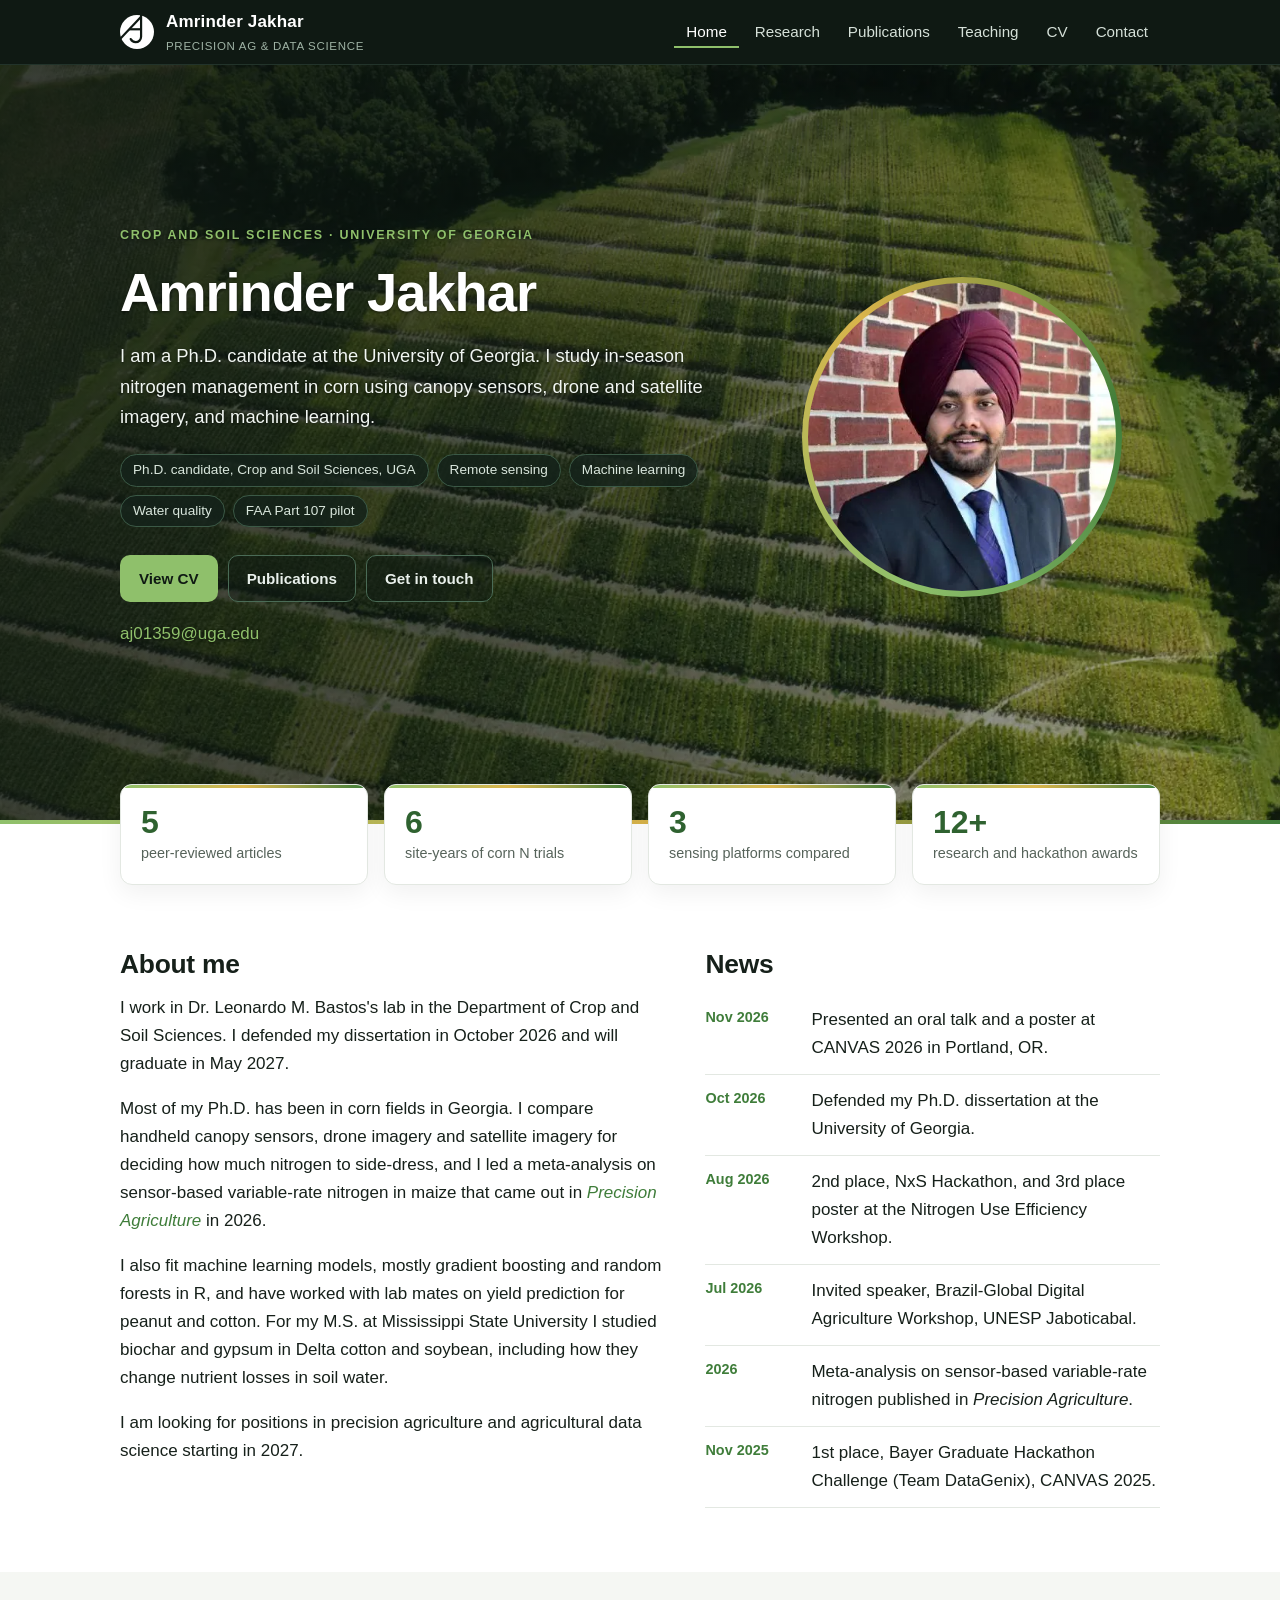
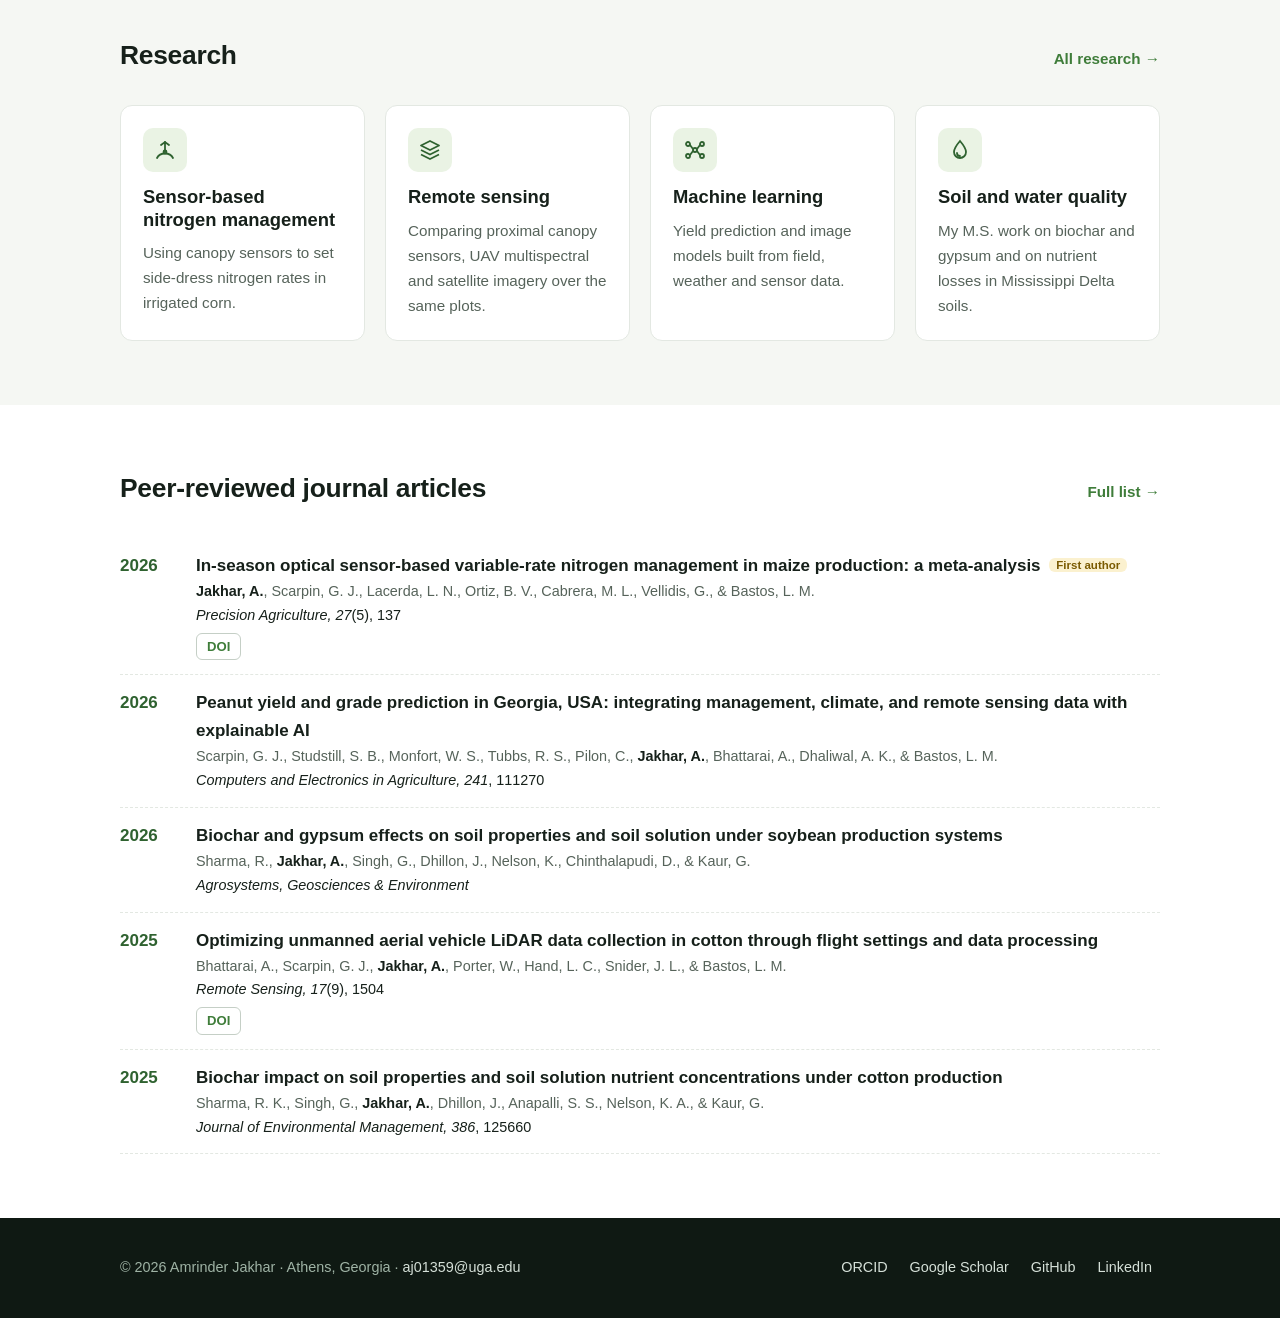
==== index.html @ 1ce77864 "Remove template-looking labels and icons, plainer page intros Co-Authored-By: Claude Fable 5.2 <nore" ====
<!doctype html>
<html lang="en">
<head>
<meta charset="utf-8">
<meta name="viewport" content="width=device-width,initial-scale=1">
<title>Amrinder Jakhar | Precision Agriculture &amp; Data Science</title>
<meta name="description" content="Amrinder Jakhar is a Ph.D. candidate at the University of Georgia working on precision agriculture, remote sensing, machine learning and water quality.">
<link rel="canonical" href="https://amrinderjakhar.com/">
<meta property="og:type" content="profile"><meta property="profile:first_name" content="Amrinder"><meta property="profile:last_name" content="Jakhar"><meta property="og:site_name" content="Amrinder Jakhar"><meta property="og:locale" content="en_US">
<meta property="og:title" content="Amrinder Jakhar | Precision Agriculture &amp; Data Science"><meta property="og:description" content="Amrinder Jakhar is a Ph.D. candidate at the University of Georgia working on precision agriculture, remote sensing, machine learning and water quality."><meta property="og:url" content="https://amrinderjakhar.com/">
<meta property="og:image" content="https://amrinderjakhar.com/assets/icons/social-preview.png"><meta property="og:image:type" content="image/png"><meta property="og:image:width" content="1200"><meta property="og:image:height" content="630"><meta property="og:image:alt" content="Amrinder Jakhar, precision agriculture and data science. AJ monogram on a dark background.">
<meta name="twitter:card" content="summary_large_image"><meta name="twitter:title" content="Amrinder Jakhar | Precision Agriculture &amp; Data Science"><meta name="twitter:description" content="Amrinder Jakhar is a Ph.D. candidate at the University of Georgia working on precision agriculture, remote sensing, machine learning and water quality."><meta name="twitter:image" content="https://amrinderjakhar.com/assets/icons/social-preview.png"><meta name="twitter:image:alt" content="Amrinder Jakhar, precision agriculture and data science. AJ monogram on a dark background.">
<link rel="icon" href="assets/icons/favicon.ico" sizes="any"><link rel="icon" href="assets/icons/favicon.svg" type="image/svg+xml">
<link rel="apple-touch-icon" href="assets/icons/apple-touch-icon.png">
<meta name="theme-color" content="#0f1913">
<link rel="stylesheet" href="assets/css/style.css">
<noscript><style>.burger{display:none}.nav .wrap{height:auto;flex-wrap:wrap;padding-top:8px;padding-bottom:8px}.menu{display:flex;flex-direction:row;flex-wrap:wrap;position:static;padding:0;box-shadow:none}.menu a{border-bottom:0;padding:8px 10px}.nav{position:static}</style></noscript>
<script type="application/ld+json">{"@context":"https://schema.org","@graph":[{"@type":"WebSite","@id":"https://amrinderjakhar.com/#website","url":"https://amrinderjakhar.com/","name":"Amrinder Jakhar","inLanguage":"en","publisher":{"@id":"https://amrinderjakhar.com/#person"}},{"@type":"ProfilePage","@id":"https://amrinderjakhar.com/#profile","url":"https://amrinderjakhar.com/","isPartOf":{"@id":"https://amrinderjakhar.com/#website"},"mainEntity":{"@type":"Person","@id":"https://amrinderjakhar.com/#person","name":"Amrinder Jakhar","url":"https://amrinderjakhar.com/","image":"https://amrinderjakhar.com/assets/img/amrinder-jakhar.jpg","email":"aj01359@uga.edu","jobTitle":"Ph.D. Candidate, Crop and Soil Sciences","description":"Agronomist and applied data scientist working on precision agriculture, remote sensing, machine learning and water quality.","affiliation":{"@type":"CollegeOrUniversity","name":"University of Georgia","url":"https://www.uga.edu"},"alumniOf":[{"@type":"CollegeOrUniversity","name":"Mississippi State University"},{"@type":"CollegeOrUniversity","name":"Punjab Agricultural University"}],"hasCredential":[{"@type":"EducationalOccupationalCredential","credentialCategory":"degree","name":"M.S., Agronomy","recognizedBy":{"@type":"CollegeOrUniversity","name":"Mississippi State University"}},{"@type":"EducationalOccupationalCredential","credentialCategory":"degree","name":"B.Sc. (Hons.), Agriculture","recognizedBy":{"@type":"CollegeOrUniversity","name":"Punjab Agricultural University"}}],"award":["Outstanding Graduate Student Award, International Society of Precision Agriculture, 2024","1st Place, Bayer Graduate Hackathon Challenge, CANVAS 2025","1st Place, Graduate Poster Competition, 16th International Conference on Precision Agriculture, 2024"],"knowsAbout":["Precision agriculture","Remote sensing","Machine learning","Nitrogen management","Water quality","Agricultural data science"],"sameAs":["https://orcid.org/0009-0001-9110-8118","https://scholar.google.com/citations?user=-YphPCoAAAAJ","https://github.com/AmrinderJakhar98","https://www.linkedin.com/in/amrinder-jakhar-272b331a4/"],"address":{"@type":"PostalAddress","addressLocality":"Athens","addressRegion":"GA","addressCountry":"US"}}}]}</script>
</head>
<body>
<a class="skip" href="#main">Skip to content</a>
<header class="nav"><div class="wrap">
<a class="brand" href="index.html"><svg viewBox="0 0 100 100" aria-hidden="true" focusable="false"><mask id="aj-cut"><rect width="100" height="100" fill="#fff"/><g stroke="#000" fill="none" stroke-width="6.5"><path d="M62 -4V64a16 16 0 0 1-16 16a16 16 0 0 1-14.5-9.2" stroke-linecap="round"/><path d="M62 5L-2 73"/><path d="M27 42H62"/></g></mask><circle fill="currentColor" cx="50" cy="50" r="50" mask="url(#aj-cut)"/></svg><span>Amrinder Jakhar<small>Precision Ag &amp; Data Science</small></span></a>
<button class="burger" type="button" aria-label="Menu" aria-expanded="false" aria-controls="menu"><span aria-hidden="true">&#9776;</span></button>
<nav aria-label="Main"><ul class="menu" id="menu"><li><a href="index.html" aria-current="page">Home</a></li><li><a href="research.html">Research</a></li><li><a href="publications.html">Publications</a></li><li><a href="teaching.html">Teaching</a></li><li><a href="cv.html">CV</a></li><li><a href="contact.html">Contact</a></li></ul></nav>
</div></header>
<main id="main" tabindex="-1">
<p class="printhead">Amrinder Jakhar &middot; Ph.D. candidate, Crop and Soil Sciences, University of Georgia &middot; aj01359@uga.edu &middot; amrinderjakhar.com</p>

<section class="hero"><picture><source media="(max-width:820px)" srcset="assets/img/field-whole-tall.webp"><img class="bg" src="assets/img/field-whole-900.webp" srcset="assets/img/field-whole-900.webp 900w, assets/img/field-whole-1600.webp 1600w" sizes="100vw" alt="" width="1600" height="900" decoding="async"></picture>
<div class="wrap">
 <div>
  <div class="eyebrow">Crop and Soil Sciences &middot; University of Georgia</div>
  <h1>Amrinder Jakhar</h1>
  <p class="lead">I am a Ph.D. candidate at the University of Georgia. I study in-season nitrogen management in corn using canopy sensors, drone and satellite imagery, and machine learning.</p>
  <ul class="tags"><li>Ph.D. candidate, Crop and Soil Sciences, UGA</li><li>Remote sensing</li><li>Machine learning</li><li>Water quality</li><li>FAA Part 107 pilot</li></ul>
  <div class="btns"><a class="btn btn-primary" href="cv.html">View CV</a><a class="btn btn-ghost" href="publications.html">Publications</a><a class="btn btn-ghost" href="contact.html">Get in touch</a></div>
  <p class="mail"><a href="mailto:aj01359@uga.edu">aj01359@uga.edu</a></p>
 </div>
 <div class="portrait"><picture><source srcset="assets/img/amrinder-jakhar.webp" type="image/webp"><img src="assets/img/amrinder-jakhar.jpg" alt="Portrait of Amrinder Jakhar" width="320" height="320" fetchpriority="high"></picture></div>
</div></section>

<div class="wrap"><ul class="stats" aria-label="At a glance">
 <li class="stat reveal"><b>5</b><span>peer-reviewed articles</span></li>
 <li class="stat reveal"><b>6</b><span>site-years of corn N trials</span></li>
 <li class="stat reveal"><b>3</b><span>sensing platforms compared</span></li>
 <li class="stat reveal"><b>12+</b><span>research and hackathon awards</span></li>
</ul></div>

<section><div class="wrap two">
 <div>
  <h2>About me</h2>
  <p>I work in Dr. Leonardo M. Bastos's lab in the Department of Crop and Soil Sciences. I defended my dissertation in October 2026 and will graduate in May 2027.</p>
  <p>Most of my Ph.D. has been in corn fields in Georgia. I compare handheld canopy sensors, drone imagery and satellite imagery for deciding how much nitrogen to side-dress, and I led a meta-analysis on sensor-based variable-rate nitrogen in maize that came out in <a href="https://doi.org/10.1007/s11119-026-10447-1"><i>Precision Agriculture</i></a> in 2026.</p>
  <p>I also fit machine learning models, mostly gradient boosting and random forests in R, and have worked with lab mates on yield prediction for peanut and cotton. For my M.S. at Mississippi State University I studied biochar and gypsum in Delta cotton and soybean, including how they change nutrient losses in soil water.</p>
  <p>I am looking for positions in precision agriculture and agricultural data science starting in 2027.</p>
 </div>
 <div>
  <h2>News</h2>
  <ul class="news"><li><time datetime="2026-11">Nov 2026</time><span>Presented an oral talk and a poster at CANVAS 2026 in Portland, OR.</span></li><li><time datetime="2026-10">Oct 2026</time><span>Defended my Ph.D. dissertation at the University of Georgia.</span></li><li><time datetime="2026-08">Aug 2026</time><span>2nd place, NxS Hackathon, and 3rd place poster at the Nitrogen Use Efficiency Workshop.</span></li><li><time datetime="2026-07">Jul 2026</time><span>Invited speaker, Brazil-Global Digital Agriculture Workshop, UNESP Jaboticabal.</span></li><li><time datetime="2026">2026</time><span>Meta-analysis on sensor-based variable-rate nitrogen published in <i>Precision Agriculture</i>.</span></li><li><time datetime="2025-11">Nov 2025</time><span>1st place, Bayer Graduate Hackathon Challenge (Team DataGenix), CANVAS 2025.</span></li></ul>
 </div>
</div></section>

<section class="alt"><div class="wrap">
 <div class="sec-head"><h2>Research</h2><a href="research.html">All research <span aria-hidden="true">&rarr;</span></a></div>
 <div class="grid g4"><a class="card reveal" href="research.html#theme-1"><div class="icon"><svg aria-hidden="true" focusable="false" viewBox="0 0 24 24" fill="none" stroke="currentColor" stroke-width="1.8" stroke-linecap="round"><path d="M4 20c3-6 13-6 16 0"/><path d="M12 14V4"/><path d="M8 7l4-3 4 3"/><circle cx="12" cy="14" r="1.5"/></svg></div><h3>Sensor-based nitrogen management</h3><p>Using canopy sensors to set side-dress nitrogen rates in irrigated corn.</p></a><a class="card reveal" href="research.html#theme-2"><div class="icon"><svg aria-hidden="true" focusable="false" viewBox="0 0 24 24" fill="none" stroke="currentColor" stroke-width="1.8" stroke-linejoin="round"><path d="M12 3l9 4.5-9 4.5-9-4.5z"/><path d="M3 12l9 4.5 9-4.5"/><path d="M3 16.5L12 21l9-4.5"/></svg></div><h3>Remote sensing</h3><p>Comparing proximal canopy sensors, UAV multispectral and satellite imagery over the same plots.</p></a><a class="card reveal" href="research.html#theme-3"><div class="icon"><svg aria-hidden="true" focusable="false" viewBox="0 0 24 24" fill="none" stroke="currentColor" stroke-width="1.8" stroke-linecap="round"><circle cx="5" cy="6" r="2"/><circle cx="5" cy="18" r="2"/><circle cx="12" cy="12" r="2"/><circle cx="19" cy="6" r="2"/><circle cx="19" cy="18" r="2"/><path d="M7 7l3 4M7 17l3-4M14 11l3-4M14 13l3 4"/></svg></div><h3>Machine learning</h3><p>Yield prediction and image models built from field, weather and sensor data.</p></a><a class="card reveal" href="research.html#theme-4"><div class="icon"><svg aria-hidden="true" focusable="false" viewBox="0 0 24 24" fill="none" stroke="currentColor" stroke-width="1.8" stroke-linecap="round"><path d="M12 3s6 7 6 11a6 6 0 0 1-12 0c0-4 6-11 6-11z"/><path d="M9 15a3 3 0 0 0 3 3"/></svg></div><h3>Soil and water quality</h3><p>My M.S. work on biochar and gypsum and on nutrient losses in Mississippi Delta soils.</p></a></div>
</div></section>

<section><div class="wrap">
 <div class="sec-head"><h2>Peer-reviewed journal articles</h2><a href="publications.html">Full list <span aria-hidden="true">&rarr;</span></a></div>
 <ul class="plist"><li class="pub" data-tags="sensing nitrogen"><div class="yr">2026</div><div><div class="t">In-season optical sensor-based variable-rate nitrogen management in maize production: a meta-analysis <span class="badge">First author</span></div><div class="a"><b>Jakhar, A.</b>, Scarpin, G. J., Lacerda, L. N., Ortiz, B. V., Cabrera, M. L., Vellidis, G., &amp; Bastos, L. M.</div><div class="v"><i>Precision Agriculture, 27</i>(5), 137</div><div class="links"><a href="https://doi.org/10.1007/s11119-026-10447-1" aria-label="DOI for In-season optical sensor-based variable-rate nitrogen management in maize production: a meta-analysis">DOI</a></div></div></li><li class="pub" data-tags="ml sensing"><div class="yr">2026</div><div><div class="t">Peanut yield and grade prediction in Georgia, USA: integrating management, climate, and remote sensing data with explainable AI</div><div class="a">Scarpin, G. J., Studstill, S. B., Monfort, W. S., Tubbs, R. S., Pilon, C., <b>Jakhar, A.</b>, Bhattarai, A., Dhaliwal, A. K., &amp; Bastos, L. M.</div><div class="v"><i>Computers and Electronics in Agriculture, 241</i>, 111270</div></div></li><li class="pub" data-tags="water"><div class="yr">2026</div><div><div class="t">Biochar and gypsum effects on soil properties and soil solution under soybean production systems</div><div class="a">Sharma, R., <b>Jakhar, A.</b>, Singh, G., Dhillon, J., Nelson, K., Chinthalapudi, D., &amp; Kaur, G.</div><div class="v"><i>Agrosystems, Geosciences &amp; Environment</i></div></div></li><li class="pub" data-tags="sensing"><div class="yr">2025</div><div><div class="t">Optimizing unmanned aerial vehicle LiDAR data collection in cotton through flight settings and data processing</div><div class="a">Bhattarai, A., Scarpin, G. J., <b>Jakhar, A.</b>, Porter, W., Hand, L. C., Snider, J. L., &amp; Bastos, L. M.</div><div class="v"><i>Remote Sensing, 17</i>(9), 1504</div><div class="links"><a href="https://doi.org/10.3390/rs17091504" aria-label="DOI for Optimizing unmanned aerial vehicle LiDAR data collection in cotton through flight settings and data processing">DOI</a></div></div></li><li class="pub" data-tags="water"><div class="yr">2025</div><div><div class="t">Biochar impact on soil properties and soil solution nutrient concentrations under cotton production</div><div class="a">Sharma, R. K., Singh, G., <b>Jakhar, A.</b>, Dhillon, J., Anapalli, S. S., Nelson, K. A., &amp; Kaur, G.</div><div class="v"><i>Journal of Environmental Management, 386</i>, 125660</div></div></li></ul>
</div></section>

</main>
<footer><div class="wrap">
<span>&copy; <span id="yr">2026</span> Amrinder Jakhar &middot; Athens, Georgia &middot; <a href="mailto:aj01359@uga.edu">aj01359@uga.edu</a></span>
<nav class="social" aria-label="Profiles"><a href="https://orcid.org/0009-0001-9110-8118">ORCID</a> <a href="https://scholar.google.com/citations?user=-YphPCoAAAAJ">Google Scholar</a> <a href="https://github.com/AmrinderJakhar98">GitHub</a> <a href="https://www.linkedin.com/in/amrinder-jakhar-272b331a4/">LinkedIn</a></nav>
</div></footer>
<script src="assets/js/site.js" defer></script>
</body>
</html>
---- assets/css/style.css ----
/* amrinderjakhar.com — hand-written, no framework */
:root{
  --ink:#16201a; --muted:#56635a; --line:#e3e8e2; --bg:#ffffff; --soft:#f5f7f3; --tint:#eaf3e4;
  --nav:#0f1913; --nav-2:#16251c; --green:#3f7d3a; --green-d:#2f6230; --leaf:#8fc06b; --wheat:#d9b44a;
  --max:1080px; --r:12px;
  --sans:-apple-system,BlinkMacSystemFont,"Segoe UI",Roboto,"Helvetica Neue",Arial,sans-serif;
  --serif:Georgia,"Times New Roman",serif;
  --bar:linear-gradient(90deg,var(--leaf),var(--wheat),var(--green));
}
*{box-sizing:border-box}
html{scroll-behavior:smooth;scroll-padding-top:80px}
body{margin:0;font:106.25%/1.65 var(--sans);color:var(--ink);background:var(--bg);-webkit-font-smoothing:antialiased;
  display:flex;flex-direction:column;min-height:100vh;min-height:100dvh}
main{flex:1 0 auto}
main:focus{outline:none}
a{color:var(--green);text-decoration:none}
a:hover{text-decoration:underline}
img{max-width:100%;display:block}
.wrap{max-width:var(--max);margin:0 auto;padding:0 20px}
h1,h2,h3{line-height:1.2;margin:0 0 .5em;text-wrap:balance;overflow-wrap:anywhere}
h2{font-size:1.65rem;letter-spacing:-.01em}
h3{font-size:1.15rem}
p{margin:0 0 1em}
.sr-only{position:absolute;width:1px;height:1px;margin:-1px;padding:0;overflow:hidden;clip:rect(0 0 0 0);white-space:nowrap;border:0}
.printhead{display:none}
.skip{position:absolute;left:-999px}
.skip:focus{left:10px;top:10px;background:var(--leaf);color:var(--nav);font-weight:600;padding:10px 16px;border-radius:10px;z-index:99;outline:3px solid #fff;outline-offset:2px}
:focus-visible{outline:3px solid var(--green);outline-offset:3px;border-radius:4px}
.nav :focus-visible,.hero :focus-visible,.phead :focus-visible,footer :focus-visible{outline-color:var(--leaf)}
.btn:focus-visible{border-radius:10px}
.hero .btn-primary:focus-visible{outline-color:#fff}
.filters button:focus-visible{outline-offset:2px;border-radius:999px}

/* ---------- nav ---------- */
.nav{background:var(--nav);color:#fff;position:sticky;top:0;z-index:50;border-bottom:1px solid #22332a}
.nav .wrap{display:flex;align-items:center;justify-content:space-between;min-height:64px}
.brand{display:flex;align-items:center;gap:12px;color:#fff;font-weight:600;letter-spacing:.01em}
.brand:hover{text-decoration:none}
.brand svg{width:34px;height:34px;color:#fff;flex:none}
.brand small{display:block;font-weight:400;font-size:.72rem;color:#9fb3a5;letter-spacing:.06em;text-transform:uppercase}
.menu{display:flex;gap:4px;list-style:none;margin:0;padding:0}
.menu a{color:#d5e0d8;padding:8px 12px;font-size:.95rem}
.menu a:hover{color:#fff;text-decoration:none;box-shadow:inset 0 -2px 0 #33503d}
.menu a[aria-current=page],.menu a[aria-current=page]:hover{color:#fff;box-shadow:inset 0 -2px 0 var(--leaf)}
.burger{display:none;background:none;border:0;color:#fff;font-size:1.6rem;cursor:pointer;min-width:44px;min-height:44px}
@media (max-width:820px){
  .burger{display:block}
  .menu{display:none;position:absolute;top:100%;left:0;right:0;background:var(--nav);flex-direction:column;gap:0;padding:4px 20px 12px;box-shadow:0 14px 24px rgba(15,25,19,.25)}
  .menu.open{display:flex}
  .menu a{display:block;padding:12px 4px;border-bottom:1px solid #22332a}
  .menu li:last-child a{border-bottom:0}
  .menu a:hover,.menu a[aria-current=page],.menu a[aria-current=page]:hover{box-shadow:inset 3px 0 0 var(--leaf);padding-left:14px}
}
@media (max-height:480px) and (orientation:landscape){.nav{position:relative}}

/* ---------- hero ---------- */
.hero,.phead{background:var(--nav);color:#e9f0eb;position:relative;overflow:hidden}
.hero .bg{position:absolute;inset:0;width:100%;height:100%;object-fit:cover}
/* dark green wash over the field photo so text stays readable */
.hero::before{content:"";position:absolute;inset:0;z-index:1;
  background:linear-gradient(90deg,rgba(12,22,16,.8) 0%,rgba(12,22,16,.66) 50%,rgba(12,22,16,.3) 100%)}
.hero .wrap{position:relative;z-index:2;display:grid;grid-template-columns:1.5fr 1fr;gap:48px;align-items:center;padding-top:96px;padding-bottom:112px;text-shadow:0 1px 3px rgba(0,0,0,.55)}
.hero .btn,.hero .tags li{text-shadow:none}
.eyebrow{color:var(--leaf);text-transform:uppercase;letter-spacing:.14em;font-size:.78rem;font-weight:600;margin-bottom:14px}
.hero h1{font-size:clamp(2.2rem,5vw,3.4rem);color:#fff;letter-spacing:-.02em;margin-bottom:.3em}
.hero .lead{font-size:1.15rem;color:#f1f6f2;max-width:36em;text-wrap:pretty}
.tags{display:flex;flex-wrap:wrap;gap:8px;margin:22px 0 28px;padding:0;list-style:none}
.tags li{border:1px solid #3b5946;background:rgba(20,35,26,.85);color:#d9e6dc;border-radius:999px;padding:4px 12px;font-size:.85rem}
.btns{display:flex;flex-wrap:wrap;gap:10px}
.btn{display:inline-flex;align-items:center;gap:8px;padding:10px 18px;border-radius:10px;font-weight:600;font-size:.95rem;border:1px solid transparent;transition:transform .15s,background .15s}
.btn:hover{text-decoration:none;transform:translateY(-1px)}
.btn-primary{background:var(--leaf);color:var(--nav)}
.btn-ghost{border-color:#4a6b56;color:#e9f0eb;background:rgba(15,25,19,.45)}
.btn-ghost:hover{background:var(--nav-2)}
.btn-dark{background:var(--nav);color:#fff}
.btn-dark:hover{background:var(--green-d)}
.mail{margin:18px 0 0;color:#c8d6cc}
.mail a,.phead a{color:var(--leaf)}
.portrait{justify-self:center;width:min(320px,100%);aspect-ratio:1;border-radius:50%;padding:6px;
  background:conic-gradient(from 200deg,var(--leaf),var(--wheat),var(--green),var(--leaf))}
.portrait img{width:100%;height:100%;border-radius:50%;object-fit:cover;background:#1b2d22}
.portrait picture{display:block;width:100%;height:100%}
@media (max-width:820px){
  .hero::before{background:linear-gradient(180deg,rgba(12,22,16,.45) 0%,rgba(12,22,16,.68) 34%,rgba(12,22,16,.72) 100%)}
  .hero .wrap{grid-template-columns:1fr;padding-top:44px;padding-bottom:64px}.portrait{width:200px;order:-1}}
@media (max-width:640px){.hero .eyebrow{letter-spacing:.08em;font-size:.72rem}}
@media (max-height:480px) and (orientation:landscape){.hero .wrap{padding-top:36px;padding-bottom:60px}.portrait{width:220px}}

/* ---------- page header (inner pages) ---------- */
.phead{color:#fff;background:linear-gradient(90deg,rgba(12,22,16,.85),rgba(12,22,16,.5)),var(--nav) url(../img/field-whole-900.webp) center/cover}
.phead::after,.hero::after{content:"";position:absolute;inset:auto 0 0 0;height:4px;z-index:1;background:var(--bar)}
.phead .wrap{position:relative;padding-top:48px;padding-bottom:44px}
.phead h1{font-size:clamp(1.9rem,4vw,2.6rem);margin:0}
.phead p{color:#c8d6cc;margin:.5em 0 0;max-width:42em;text-wrap:pretty}

/* ---------- sections ---------- */
section{padding:64px 0}
section.alt{background:var(--soft)}
.sec-head{display:flex;justify-content:space-between;align-items:baseline;gap:16px;margin-bottom:24px;flex-wrap:wrap}
.sec-head h2{margin:0}
.sec-head a{font-weight:600;font-size:.95rem;display:inline-block;padding:10px 0}
.kicker{color:var(--green);text-transform:uppercase;letter-spacing:.12em;font-size:.75rem;font-weight:700;margin-bottom:6px}
.meta{color:var(--muted)}

.stats{display:grid;grid-template-columns:repeat(4,1fr);gap:16px;margin:-40px 0 0;padding:0;list-style:none;position:relative;z-index:3}
.stat{background:#fff;border:1px solid var(--line);border-radius:var(--r);padding:20px;box-shadow:0 8px 24px rgba(15,25,19,.06);position:relative;overflow:hidden}
.stat::before{content:"";position:absolute;inset:0 0 auto 0;height:3px;background:var(--bar)}
.stat b{display:block;font-size:2rem;color:var(--green-d);line-height:1.1}
.stat span{display:block;overflow-wrap:anywhere;color:var(--muted);font-size:.9rem;line-height:1.35;margin-top:4px}
@media (max-width:900px){.stats{grid-template-columns:repeat(2,1fr)}}

.grid{display:grid;gap:20px}
.g3{grid-template-columns:repeat(3,1fr)} .g4{grid-template-columns:repeat(4,1fr)}
@media (max-width:900px){.g3,.g4{grid-template-columns:repeat(2,1fr)}}
@media (max-width:640px){.g3,.g4{grid-template-columns:1fr}}
.card{background:#fff;border:1px solid var(--line);border-radius:var(--r);padding:22px}
.card p{color:var(--muted);font-size:.95rem;margin:0}
a.card{display:block;color:inherit;transition:border-color .2s,box-shadow .2s,transform .2s}
a.card:hover{text-decoration:none;border-color:#cfdccb;box-shadow:0 10px 28px rgba(15,25,19,.08);transform:translateY(-2px)}
a.card:hover h3{color:var(--green-d)}
.icon{width:44px;height:44px;border-radius:10px;display:grid;place-items:center;background:var(--tint);color:var(--green-d);margin-bottom:14px;flex:none}
.icon svg{width:24px;height:24px}

.two{display:grid;grid-template-columns:1.2fr 1fr;gap:40px}
@media (max-width:820px){.two{grid-template-columns:1fr}}

/* news / timeline */
.news{list-style:none;margin:0;padding:0}
.news li{display:grid;grid-template-columns:90px 1fr;gap:16px;padding:12px 0;border-bottom:1px solid var(--line)}
.news time{color:var(--green);font-weight:600;font-size:.9rem}
.tl{list-style:none;margin:0;padding:0;border-left:2px solid var(--line)}
.tl li{position:relative;padding:0 0 22px 22px}
.tl li::before{content:"";position:absolute;left:-7px;top:6px;width:12px;height:12px;border-radius:50%;background:#fff;border:3px solid var(--green)}
.tl .when{color:var(--muted);font-size:.9rem}
.tl h3{margin:0 0 2px;font-size:1.05rem}
.tl p{margin:0;color:var(--muted);font-size:.95rem}

/* research themes */
.theme{display:grid;grid-template-columns:1fr;gap:22px;padding:30px 0;border-bottom:1px solid var(--line)}
.theme:last-child{border-bottom:0}
.theme .num{font:700 2.4rem/1 var(--serif);color:#78926f}
.theme>div:last-child{max-width:46rem}
.theme ul{margin:.6em 0 0;padding-left:1.1em;color:var(--muted)}
.theme li{margin-bottom:.3em}
.theme .pills{list-style:none;margin:0;padding:0;display:flex;flex-wrap:wrap}
.theme .pill{font-size:.75rem;font-weight:600;background:var(--tint);color:var(--green-d);border-radius:999px;padding:2px 10px;margin:0 6px 6px 0}
@media (max-width:640px){.theme{grid-template-columns:1fr;gap:4px;padding:24px 0}.theme .num{font-size:1.5rem}}

/* field photos */
.photos{display:grid;grid-template-columns:repeat(3,1fr);gap:16px;margin:0 0 40px;padding:0;list-style:none}
.photos img{width:100%;height:auto;aspect-ratio:4/3;object-fit:cover;border-radius:var(--r);background:var(--tint)}
@media (max-width:640px){.photos{grid-template-columns:1fr 1fr;gap:10px;margin-bottom:28px}.photos li:first-child{grid-column:1/-1}.photos li:not(:first-child) img{aspect-ratio:1}}

/* publications */
.filters{display:flex;flex-wrap:wrap;gap:8px;margin-bottom:10px}
.filters button{font:inherit;font-size:.9rem;border:1px solid #c5cfc6;background:#fff;border-radius:999px;padding:9px 14px;cursor:pointer;color:var(--ink)}
.filters button:hover{border-color:#9fb3a5;background:var(--soft)}
.filters button.on,.filters button.on:hover{background:var(--nav);color:#fff;border-color:var(--nav)}
.count{color:var(--muted);font-size:.9rem;margin:0 0 8px;min-height:1.5em}
.plist{list-style:none;margin:0;padding:0}
.pub[hidden],.pgroup[hidden]{display:none}
.pubs h2{font-size:1.3rem;margin:36px 0 12px;padding-bottom:8px;border-bottom:2px solid var(--line)}
.n{font-weight:400;color:var(--muted);font-size:.85em}
.pub{display:grid;grid-template-columns:62px 1fr;gap:14px;padding:14px 0;border-bottom:1px dashed var(--line)}
.pub .yr{font-weight:700;color:var(--green-d)}
.pub .t{font-weight:600;text-wrap:pretty}
.pub .a{color:var(--muted);font-size:.9rem}
.pub .a b{color:var(--ink)}
.pub .v{font-size:.9rem}
.pub .links{margin-top:4px}
.pub .links a{display:inline-block;font-size:.82rem;font-weight:600;border:1px solid #c5cfc6;border-radius:6px;padding:2px 10px;margin-right:6px}
.pub .links a:hover{background:var(--tint);text-decoration:none}
.badge,.st{font-size:.72rem;font-weight:700;border-radius:6px;padding:1px 7px;white-space:nowrap}
.badge{color:#7a5a00;background:#fbf1cf;margin-left:4px;vertical-align:2px}
.st{color:var(--green-d);background:var(--tint);margin-left:4px}
@media (max-width:640px){.pub{grid-template-columns:1fr;gap:2px}}

/* cv */
.cvsec{margin-bottom:44px}
.cvsec h2{font-size:1.3rem;padding-bottom:8px;border-bottom:2px solid var(--line);margin-bottom:4px}
.row{display:grid;grid-template-columns:1fr auto;gap:4px 24px;padding:12px 0}
.row+.row{border-top:1px solid var(--line)}
.row .d{color:var(--muted);font-size:.9rem;white-space:nowrap}
.row .s{grid-column:1/-1;color:var(--muted);font-size:.9rem;max-width:52rem}
@media (max-width:640px){.row{grid-template-columns:1fr}.row .d{white-space:normal}}
.chips{display:flex;flex-wrap:wrap;gap:6px}
.cvsec .chips{margin-top:16px}
.chips span{background:var(--soft);border:1px solid var(--line);border-radius:8px;padding:3px 10px;font-size:.9rem}
.pub .yr,.news time,.tl .when,.row .d,.stat b,.theme .num{font-variant-numeric:tabular-nums}

/* contact */
.contact-list{list-style:none;padding:0;margin:0}
.contact-list li{display:flex;gap:14px;align-items:center;padding:14px 0;border-bottom:1px solid var(--line)}
.contact-list .icon{margin:0}
.contact-list li>div:not(.icon){min-width:0;overflow-wrap:anywhere}
@media (min-width:821px){.contact-list{display:grid;grid-template-columns:1fr 1fr;column-gap:48px}}

/* footer */
footer{background:var(--nav);color:#9fb3a5;font-size:.9rem;padding:28px 0;flex-shrink:0}
footer .wrap{display:flex;justify-content:space-between;gap:8px 20px;flex-wrap:wrap;align-items:center}
footer a{color:#d5e0d8}
.social{display:flex;flex-wrap:wrap;gap:0 6px}
.social a{white-space:nowrap;padding:10px 8px;display:inline-block}

/* scroll reveal: the "js" class is set by site.js, so nothing is hidden if the script does not run */
.js .reveal{opacity:0;translate:0 14px;transition:opacity .6s ease,translate .6s ease,transform .2s,border-color .2s,box-shadow .2s}
.js .reveal.in{opacity:1;translate:none}
@media (prefers-reduced-motion:reduce){
  html{scroll-behavior:auto}
  .js .reveal{opacity:1;translate:none;transition:none}
  .btn,a.card{transition:none}
  .btn:hover,a.card:hover{transform:none}
}

/* Windows high-contrast mode */
@media (forced-colors:active){
  .brand svg{color:CanvasText}
  .filters button.on{forced-color-adjust:none;background:Highlight;color:HighlightText;border-color:Highlight}
  .menu a[aria-current=page]{text-decoration:underline;text-decoration-thickness:2px;text-underline-offset:6px}
  .menu{border-bottom:1px solid CanvasText}
}

/* ---------- print (CV and publications as a clean document) ---------- */
@media print{
  @page{margin:16mm 15mm}
  *,*::before,*::after{background:none!important;color:#000!important;box-shadow:none!important}
  body{display:block;font:10.5pt/1.4 var(--serif)}
  .skip,.nav,.filters,.count,.hero .bg,.hero .portrait,.btn,.social,.photos,.mail,.eyebrow,.phead p,.stat::before,.hero::before,.hero::after,.phead::after{display:none!important}
  .js .reveal{opacity:1!important;translate:none!important;transition:none!important}
  .wrap{max-width:none;padding:0}
  .printhead{display:block;font:600 10pt/1.4 var(--sans);padding-bottom:6pt;margin:0 0 10pt;border-bottom:1.5pt solid #000}
  .phead,.hero{margin:0 0 6pt}
  .phead .wrap,.hero .wrap{display:block;padding:0}
  h1{font-size:18pt!important;margin:0 0 4pt}
  h2{font-size:13pt!important;margin:14pt 0 6pt;break-after:avoid}
  h3{font-size:11pt;break-after:avoid}
  section{padding:0!important}
  .stats{margin-top:8pt}
  .stat,.card{border:.5pt solid #999;padding:6pt}
  .cvsec{margin-bottom:10pt}
  .cvsec h2,.pubs h2{border-bottom:1pt solid #000}
  .row,.pub,.tl li,.theme,.card,.news li{break-inside:avoid}
  .row{padding:4pt 0}
  .row+.row{border-top:0}
  .pub{padding:5pt 0;border-bottom:.5pt solid #999;grid-template-columns:36pt 1fr}
  .pub .links a,.badge,.st,.chips span,.pill,.tags li{border:.5pt solid #666;border-radius:3pt;padding:0 4pt}
  .row .d{white-space:normal}
  .pub .a,.pub .v,.row .s,.row .d{font-size:9.5pt}
  main a[href^="http"]::after{content:" (" attr(href) ")";font-size:8pt;word-break:break-all}
  .pub .links a::after{content:""!important}
  .pub .links a{font-size:0;border:0;padding:0}
  .pub .links a::before{content:attr(href);font-size:8pt}
  footer{padding:8pt 0 0;margin-top:12pt;border-top:.5pt solid #999;font-size:9pt}
}
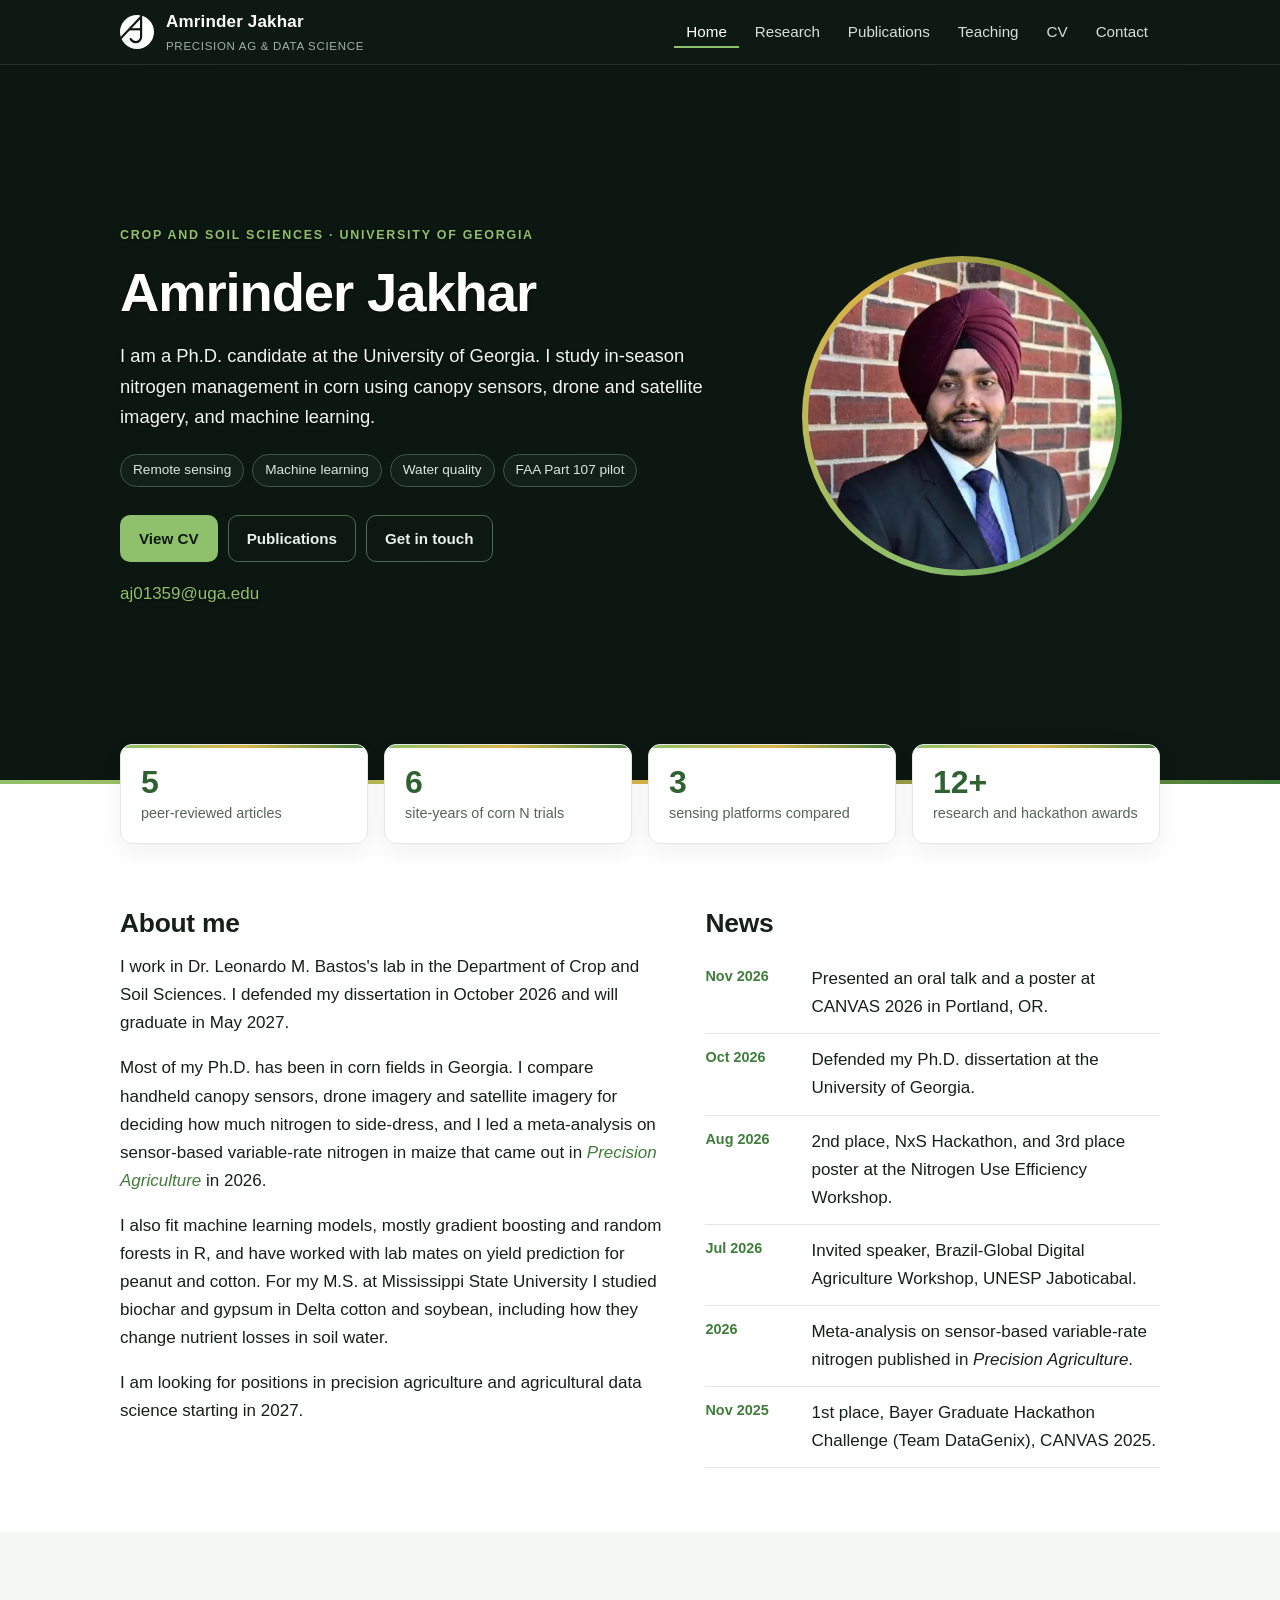
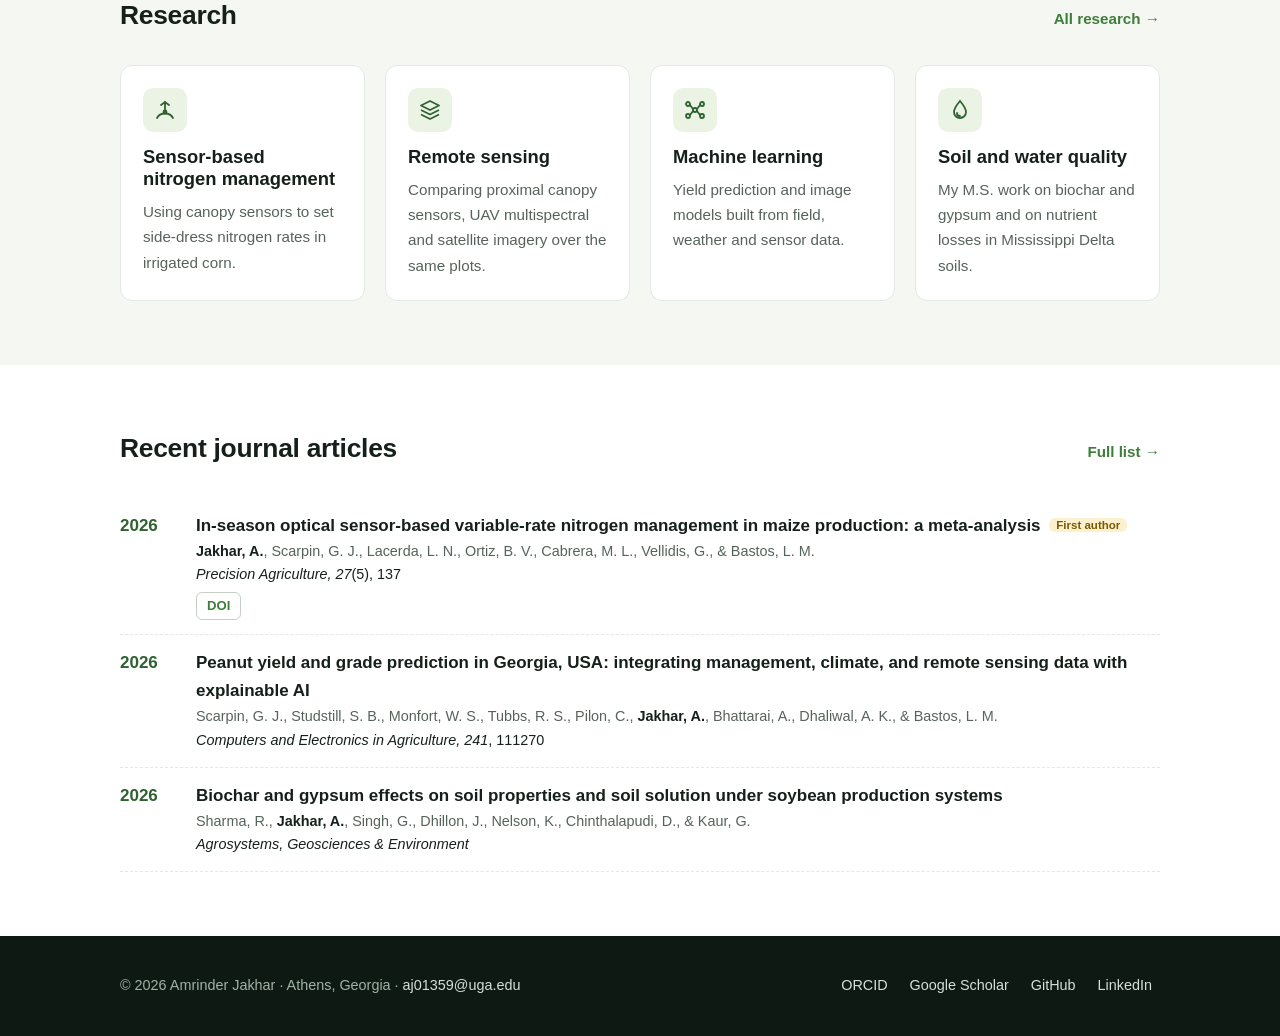
==== commit f5db47e3: "Trim hero tags and homepage papers; add publications and teaching to CV page Co-Authored-By: Claude " ====
--- a/index.html
+++ b/index.html
@@ -27,13 +27,13 @@
 <main id="main" tabindex="-1">
 <p class="printhead">Amrinder Jakhar &middot; Ph.D. candidate, Crop and Soil Sciences, University of Georgia &middot; aj01359@uga.edu &middot; amrinderjakhar.com</p>
 
-<section class="hero"><picture><source media="(max-width:820px)" srcset="assets/img/field-whole-tall.webp"><img class="bg" src="assets/img/field-whole-900.webp" srcset="assets/img/field-whole-900.webp 900w, assets/img/field-whole-1600.webp 1600w" sizes="100vw" alt="" width="1600" height="900" decoding="async"></picture>
+<section class="hero"><picture><source media="(max-width:820px)" srcset="assets/img/field-whole-phone.webp"><img class="bg" src="assets/img/field-whole-900.webp" srcset="assets/img/field-whole-900.webp 900w, assets/img/field-whole-1600.webp 1600w" sizes="100vw" alt="" width="1600" height="900" decoding="async"></picture>
 <div class="wrap">
  <div>
   <div class="eyebrow">Crop and Soil Sciences &middot; University of Georgia</div>
   <h1>Amrinder Jakhar</h1>
   <p class="lead">I am a Ph.D. candidate at the University of Georgia. I study in-season nitrogen management in corn using canopy sensors, drone and satellite imagery, and machine learning.</p>
-  <ul class="tags"><li>Ph.D. candidate, Crop and Soil Sciences, UGA</li><li>Remote sensing</li><li>Machine learning</li><li>Water quality</li><li>FAA Part 107 pilot</li></ul>
+  <ul class="tags"><li>Remote sensing</li><li>Machine learning</li><li>Water quality</li><li>FAA Part 107 pilot</li></ul>
   <div class="btns"><a class="btn btn-primary" href="cv.html">View CV</a><a class="btn btn-ghost" href="publications.html">Publications</a><a class="btn btn-ghost" href="contact.html">Get in touch</a></div>
   <p class="mail"><a href="mailto:aj01359@uga.edu">aj01359@uga.edu</a></p>
  </div>
@@ -67,8 +67,8 @@
 </div></section>
 
 <section><div class="wrap">
- <div class="sec-head"><h2>Peer-reviewed journal articles</h2><a href="publications.html">Full list <span aria-hidden="true">&rarr;</span></a></div>
- <ul class="plist"><li class="pub" data-tags="sensing nitrogen"><div class="yr">2026</div><div><div class="t">In-season optical sensor-based variable-rate nitrogen management in maize production: a meta-analysis <span class="badge">First author</span></div><div class="a"><b>Jakhar, A.</b>, Scarpin, G. J., Lacerda, L. N., Ortiz, B. V., Cabrera, M. L., Vellidis, G., &amp; Bastos, L. M.</div><div class="v"><i>Precision Agriculture, 27</i>(5), 137</div><div class="links"><a href="https://doi.org/10.1007/s11119-026-10447-1" aria-label="DOI for In-season optical sensor-based variable-rate nitrogen management in maize production: a meta-analysis">DOI</a></div></div></li><li class="pub" data-tags="ml sensing"><div class="yr">2026</div><div><div class="t">Peanut yield and grade prediction in Georgia, USA: integrating management, climate, and remote sensing data with explainable AI</div><div class="a">Scarpin, G. J., Studstill, S. B., Monfort, W. S., Tubbs, R. S., Pilon, C., <b>Jakhar, A.</b>, Bhattarai, A., Dhaliwal, A. K., &amp; Bastos, L. M.</div><div class="v"><i>Computers and Electronics in Agriculture, 241</i>, 111270</div></div></li><li class="pub" data-tags="water"><div class="yr">2026</div><div><div class="t">Biochar and gypsum effects on soil properties and soil solution under soybean production systems</div><div class="a">Sharma, R., <b>Jakhar, A.</b>, Singh, G., Dhillon, J., Nelson, K., Chinthalapudi, D., &amp; Kaur, G.</div><div class="v"><i>Agrosystems, Geosciences &amp; Environment</i></div></div></li><li class="pub" data-tags="sensing"><div class="yr">2025</div><div><div class="t">Optimizing unmanned aerial vehicle LiDAR data collection in cotton through flight settings and data processing</div><div class="a">Bhattarai, A., Scarpin, G. J., <b>Jakhar, A.</b>, Porter, W., Hand, L. C., Snider, J. L., &amp; Bastos, L. M.</div><div class="v"><i>Remote Sensing, 17</i>(9), 1504</div><div class="links"><a href="https://doi.org/10.3390/rs17091504" aria-label="DOI for Optimizing unmanned aerial vehicle LiDAR data collection in cotton through flight settings and data processing">DOI</a></div></div></li><li class="pub" data-tags="water"><div class="yr">2025</div><div><div class="t">Biochar impact on soil properties and soil solution nutrient concentrations under cotton production</div><div class="a">Sharma, R. K., Singh, G., <b>Jakhar, A.</b>, Dhillon, J., Anapalli, S. S., Nelson, K. A., &amp; Kaur, G.</div><div class="v"><i>Journal of Environmental Management, 386</i>, 125660</div></div></li></ul>
+ <div class="sec-head"><h2>Recent journal articles</h2><a href="publications.html">Full list <span aria-hidden="true">&rarr;</span></a></div>
+ <ul class="plist"><li class="pub" data-tags="sensing nitrogen"><div class="yr">2026</div><div><div class="t">In-season optical sensor-based variable-rate nitrogen management in maize production: a meta-analysis <span class="badge">First author</span></div><div class="a"><b>Jakhar, A.</b>, Scarpin, G. J., Lacerda, L. N., Ortiz, B. V., Cabrera, M. L., Vellidis, G., &amp; Bastos, L. M.</div><div class="v"><i>Precision Agriculture, 27</i>(5), 137</div><div class="links"><a href="https://doi.org/10.1007/s11119-026-10447-1" aria-label="DOI for In-season optical sensor-based variable-rate nitrogen management in maize production: a meta-analysis">DOI</a></div></div></li><li class="pub" data-tags="ml sensing"><div class="yr">2026</div><div><div class="t">Peanut yield and grade prediction in Georgia, USA: integrating management, climate, and remote sensing data with explainable AI</div><div class="a">Scarpin, G. J., Studstill, S. B., Monfort, W. S., Tubbs, R. S., Pilon, C., <b>Jakhar, A.</b>, Bhattarai, A., Dhaliwal, A. K., &amp; Bastos, L. M.</div><div class="v"><i>Computers and Electronics in Agriculture, 241</i>, 111270</div></div></li><li class="pub" data-tags="water"><div class="yr">2026</div><div><div class="t">Biochar and gypsum effects on soil properties and soil solution under soybean production systems</div><div class="a">Sharma, R., <b>Jakhar, A.</b>, Singh, G., Dhillon, J., Nelson, K., Chinthalapudi, D., &amp; Kaur, G.</div><div class="v"><i>Agrosystems, Geosciences &amp; Environment</i></div></div></li></ul>
 </div></section>
 
 </main>
--- a/assets/css/style.css
+++ b/assets/css/style.css
@@ -81,8 +81,10 @@
 .portrait img{width:100%;height:100%;border-radius:50%;object-fit:cover;background:#1b2d22}
 .portrait picture{display:block;width:100%;height:100%}
 @media (max-width:820px){
-  .hero::before{background:linear-gradient(180deg,rgba(12,22,16,.45) 0%,rgba(12,22,16,.68) 34%,rgba(12,22,16,.72) 100%)}
-  .hero .wrap{grid-template-columns:1fr;padding-top:44px;padding-bottom:64px}.portrait{width:200px;order:-1}}
+  /* phones: show the whole field as a banner at the top, fading into the dark background */
+  .hero .bg{height:auto;aspect-ratio:4/3;inset:0 0 auto 0}
+  .hero::before{background:linear-gradient(180deg,rgba(12,22,16,.15) 0,rgba(12,22,16,.3) 45vw,var(--nav) 75vw)}
+  .hero .wrap{grid-template-columns:1fr;gap:28px;padding-top:calc(75vw - 140px);padding-bottom:64px}.portrait{width:150px;order:-1;justify-self:start}}
 @media (max-width:640px){.hero .eyebrow{letter-spacing:.08em;font-size:.72rem}}
 @media (max-height:480px) and (orientation:landscape){.hero .wrap{padding-top:36px;padding-bottom:60px}.portrait{width:220px}}
 
@@ -184,7 +186,7 @@
 .row .s{grid-column:1/-1;color:var(--muted);font-size:.9rem;max-width:52rem}
 @media (max-width:640px){.row{grid-template-columns:1fr}.row .d{white-space:normal}}
 .chips{display:flex;flex-wrap:wrap;gap:6px}
-.cvsec .chips{margin-top:16px}
+.cvsec .chips,.cvsec>p{margin-top:16px}
 .chips span{background:var(--soft);border:1px solid var(--line);border-radius:8px;padding:3px 10px;font-size:.9rem}
 .pub .yr,.news time,.tl .when,.row .d,.stat b,.theme .num{font-variant-numeric:tabular-nums}
 
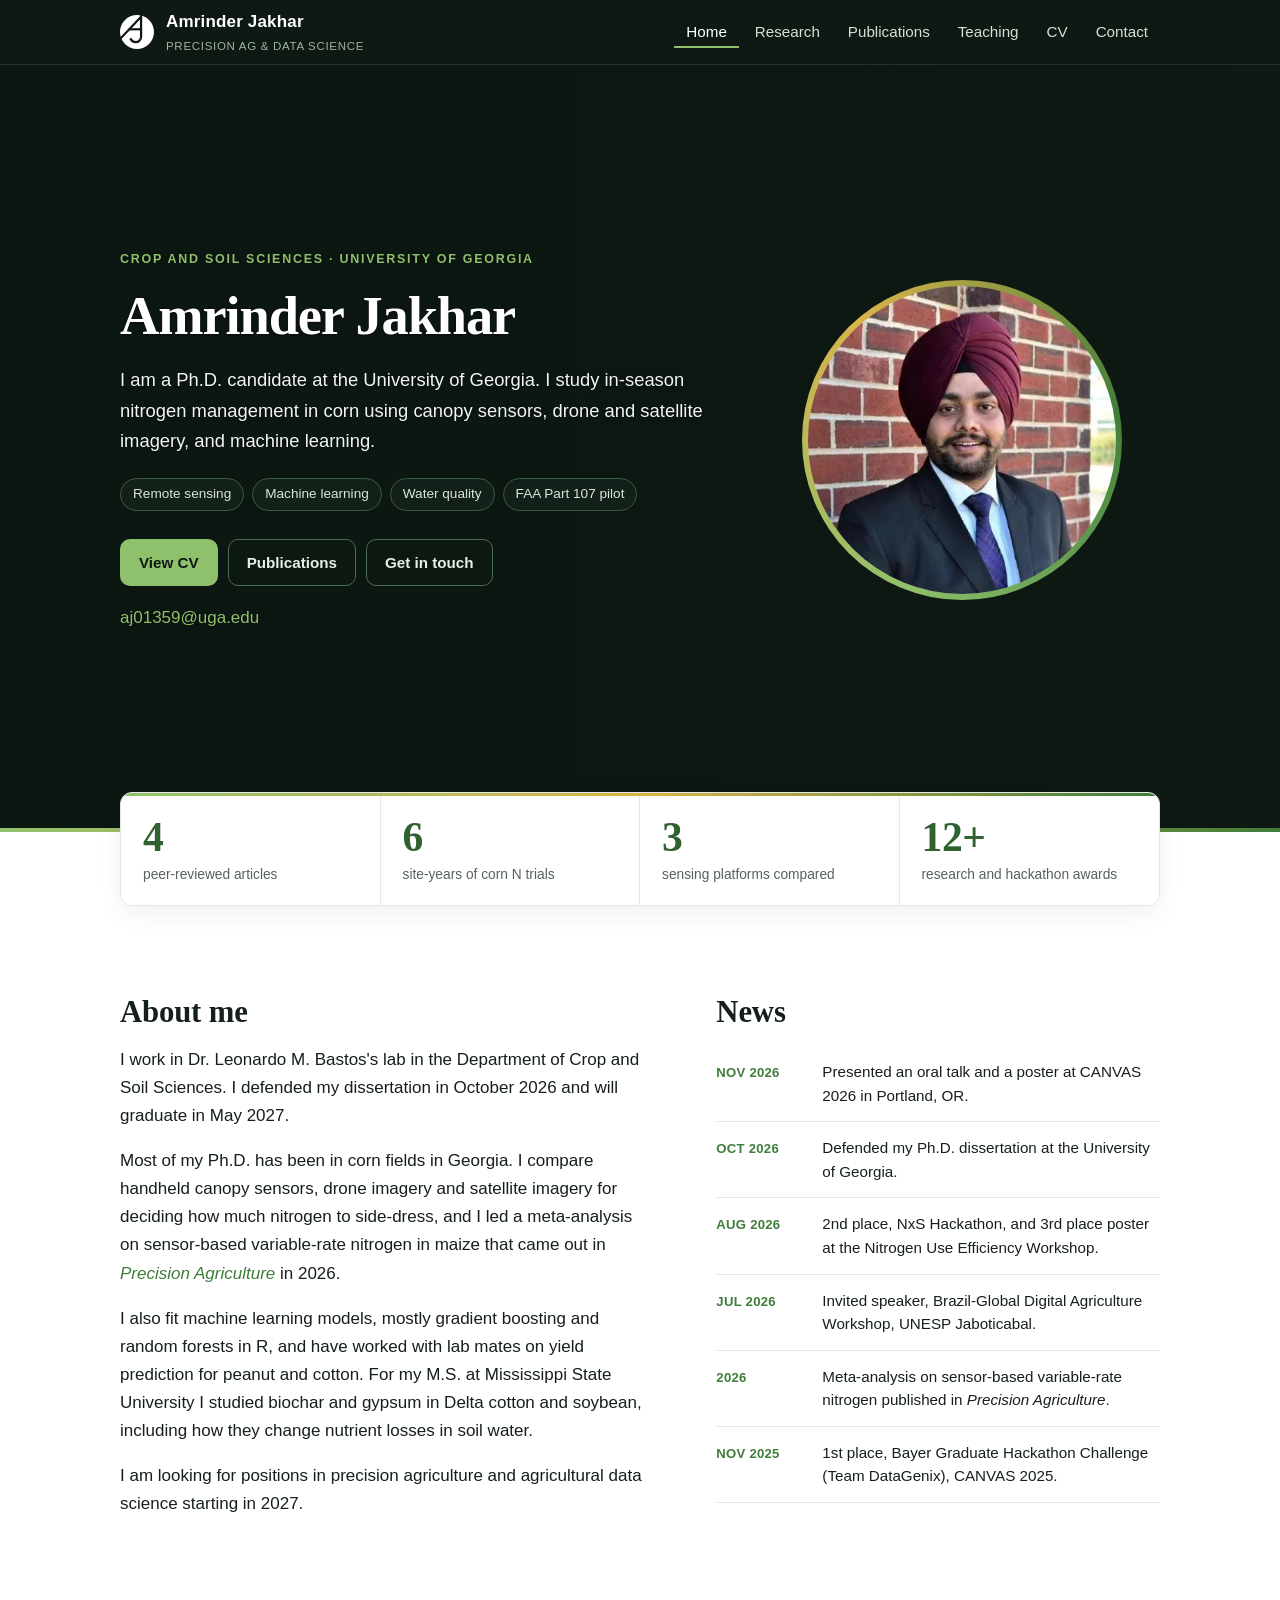
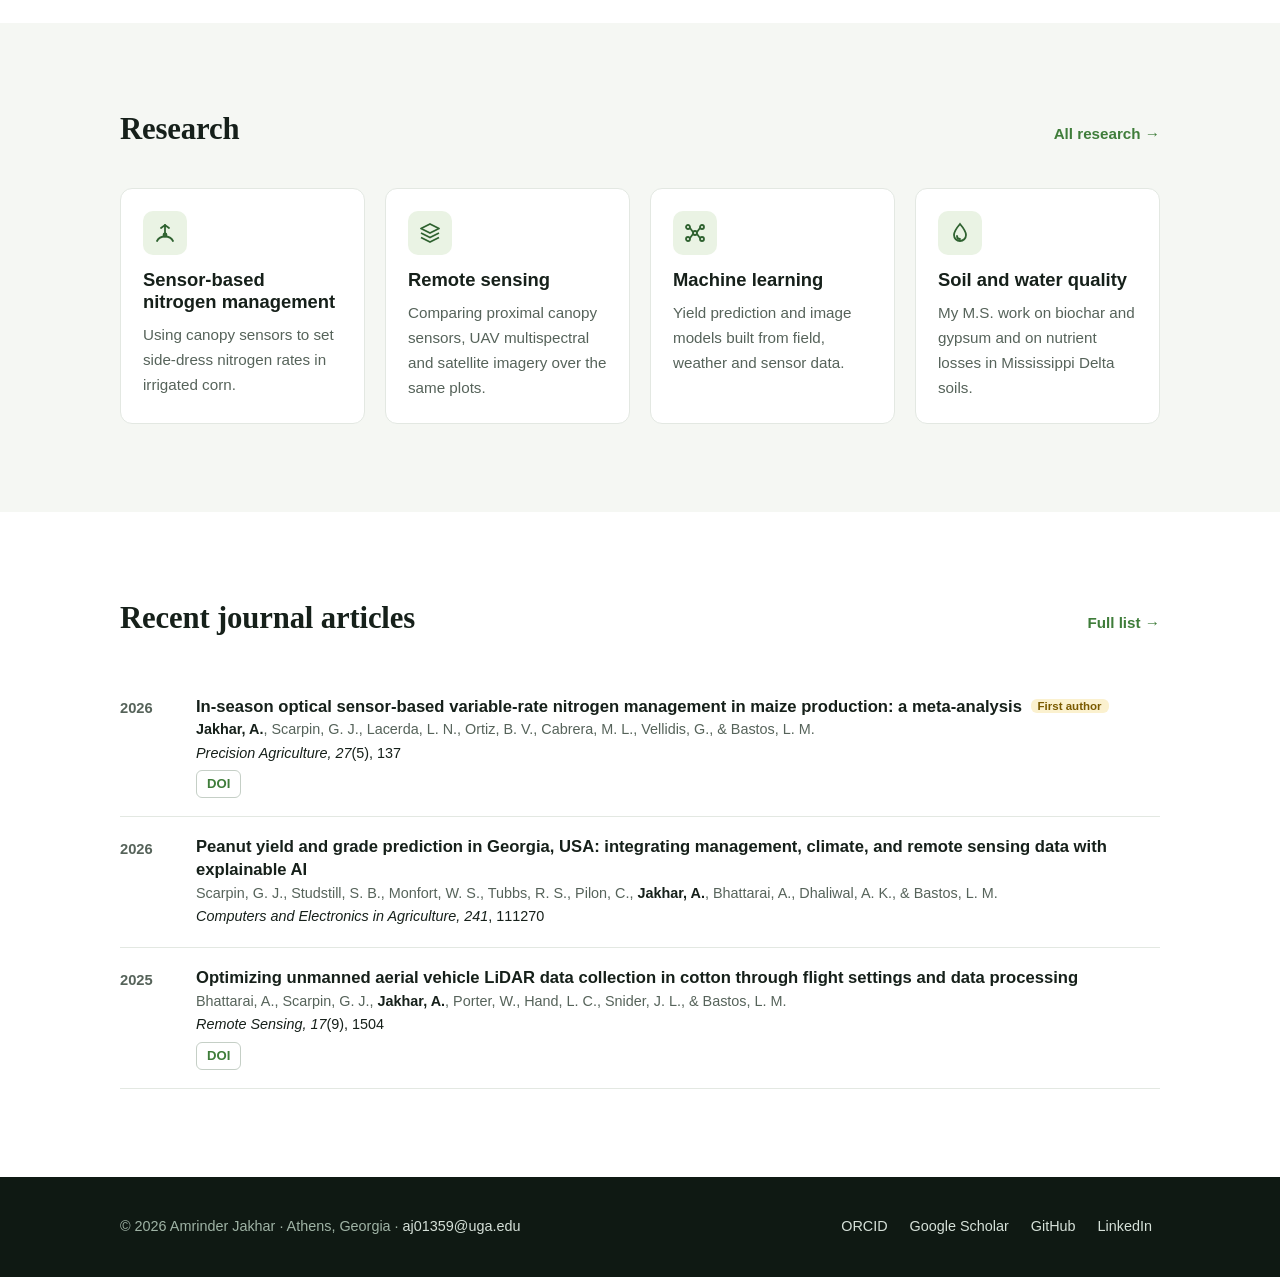
==== commit 98d0f5b9: "Move AGE biochar and gypsum paper to under review Amrinder confirmed the Agrosystems, Geosciences & " ====
--- a/index.html
+++ b/index.html
@@ -41,7 +41,7 @@
 </div></section>
 
 <div class="wrap"><ul class="stats" aria-label="At a glance">
- <li class="stat reveal"><b>5</b><span>peer-reviewed articles</span></li>
+ <li class="stat reveal"><b>4</b><span>peer-reviewed articles</span></li>
  <li class="stat reveal"><b>6</b><span>site-years of corn N trials</span></li>
  <li class="stat reveal"><b>3</b><span>sensing platforms compared</span></li>
  <li class="stat reveal"><b>12+</b><span>research and hackathon awards</span></li>
@@ -68,7 +68,7 @@
 
 <section><div class="wrap">
  <div class="sec-head"><h2>Recent journal articles</h2><a href="publications.html">Full list <span aria-hidden="true">&rarr;</span></a></div>
- <ul class="plist"><li class="pub" data-tags="sensing nitrogen"><div class="yr">2026</div><div><div class="t">In-season optical sensor-based variable-rate nitrogen management in maize production: a meta-analysis <span class="badge">First author</span></div><div class="a"><b>Jakhar, A.</b>, Scarpin, G. J., Lacerda, L. N., Ortiz, B. V., Cabrera, M. L., Vellidis, G., &amp; Bastos, L. M.</div><div class="v"><i>Precision Agriculture, 27</i>(5), 137</div><div class="links"><a href="https://doi.org/10.1007/s11119-026-10447-1" aria-label="DOI for In-season optical sensor-based variable-rate nitrogen management in maize production: a meta-analysis">DOI</a></div></div></li><li class="pub" data-tags="ml sensing"><div class="yr">2026</div><div><div class="t">Peanut yield and grade prediction in Georgia, USA: integrating management, climate, and remote sensing data with explainable AI</div><div class="a">Scarpin, G. J., Studstill, S. B., Monfort, W. S., Tubbs, R. S., Pilon, C., <b>Jakhar, A.</b>, Bhattarai, A., Dhaliwal, A. K., &amp; Bastos, L. M.</div><div class="v"><i>Computers and Electronics in Agriculture, 241</i>, 111270</div></div></li><li class="pub" data-tags="water"><div class="yr">2026</div><div><div class="t">Biochar and gypsum effects on soil properties and soil solution under soybean production systems</div><div class="a">Sharma, R., <b>Jakhar, A.</b>, Singh, G., Dhillon, J., Nelson, K., Chinthalapudi, D., &amp; Kaur, G.</div><div class="v"><i>Agrosystems, Geosciences &amp; Environment</i></div></div></li></ul>
+ <ul class="plist"><li class="pub" data-tags="sensing nitrogen"><div class="yr">2026</div><div><div class="t">In-season optical sensor-based variable-rate nitrogen management in maize production: a meta-analysis <span class="badge">First author</span></div><div class="a"><b>Jakhar, A.</b>, Scarpin, G. J., Lacerda, L. N., Ortiz, B. V., Cabrera, M. L., Vellidis, G., &amp; Bastos, L. M.</div><div class="v"><i>Precision Agriculture, 27</i>(5), 137</div><div class="links"><a href="https://doi.org/10.1007/s11119-026-10447-1" aria-label="DOI for In-season optical sensor-based variable-rate nitrogen management in maize production: a meta-analysis">DOI</a></div></div></li><li class="pub" data-tags="ml sensing"><div class="yr">2026</div><div><div class="t">Peanut yield and grade prediction in Georgia, USA: integrating management, climate, and remote sensing data with explainable AI</div><div class="a">Scarpin, G. J., Studstill, S. B., Monfort, W. S., Tubbs, R. S., Pilon, C., <b>Jakhar, A.</b>, Bhattarai, A., Dhaliwal, A. K., &amp; Bastos, L. M.</div><div class="v"><i>Computers and Electronics in Agriculture, 241</i>, 111270</div></div></li><li class="pub" data-tags="sensing"><div class="yr">2025</div><div><div class="t">Optimizing unmanned aerial vehicle LiDAR data collection in cotton through flight settings and data processing</div><div class="a">Bhattarai, A., Scarpin, G. J., <b>Jakhar, A.</b>, Porter, W., Hand, L. C., Snider, J. L., &amp; Bastos, L. M.</div><div class="v"><i>Remote Sensing, 17</i>(9), 1504</div><div class="links"><a href="https://doi.org/10.3390/rs17091504" aria-label="DOI for Optimizing unmanned aerial vehicle LiDAR data collection in cotton through flight settings and data processing">DOI</a></div></div></li></ul>
 </div></section>
 
 </main>
--- a/assets/css/style.css
+++ b/assets/css/style.css
@@ -222,6 +222,58 @@
   .menu{border-bottom:1px solid CanvasText}
 }
 
+/* ---------- visual pass: serif headings, roomier sections, quieter metadata ---------- */
+:root{--serif:"Iowan Old Style","Charter","Bitstream Charter","Sitka Text",Cambria,Georgia,serif}
+h1,h2{font-family:var(--serif);font-weight:600;letter-spacing:-.005em}
+h2{font-size:clamp(1.6rem,2.4vw,2.05rem)}
+section{padding:88px 0}
+.sec-head{margin-bottom:32px}
+.two{gap:64px}
+.hero::before{background:linear-gradient(90deg,rgba(12,22,16,.8) 0,rgba(12,22,16,.62) 50%,rgba(12,22,16,.12) 100%)}
+.stats{gap:0;background:#fff;border:1px solid var(--line);border-radius:var(--r);box-shadow:0 8px 24px rgba(15,25,19,.06);overflow:hidden}
+.stats::before{content:"";position:absolute;inset:0 0 auto 0;height:3px;background:var(--bar);z-index:1}
+.stat{border:0;border-right:1px solid var(--line);border-radius:0;box-shadow:none;padding:24px 22px 20px}
+.stat:last-child{border-right:0}
+.stat::before{display:none}
+.stat b{font:600 2.6rem/1 var(--serif);letter-spacing:-.01em}
+.stat span{font-size:.86rem;margin-top:8px}
+.pub{padding:18px 0;border-bottom-style:solid}
+.pub .yr{font-weight:600;color:var(--muted);font-size:.92rem;padding-top:.12em}
+.pub .t{font-size:1.04rem;line-height:1.4}
+.news li{align-items:baseline;padding:14px 0}
+.news li span{font-size:.95rem;line-height:1.55}
+.news time{font-size:.82rem;letter-spacing:.02em;text-transform:uppercase}
+.cvsec{max-width:880px;margin-bottom:52px}
+.cvsec h2{font-size:1.45rem;border-bottom:1px solid var(--ink);padding-bottom:6px;margin-bottom:8px}
+.band{margin:0 0 16px}
+.band img{display:block;width:100%;height:auto;aspect-ratio:21/9;object-fit:cover;object-position:center 40%;border-radius:var(--r);background:var(--tint)}
+.photos{grid-template-columns:1fr 1fr}
+.photos img{aspect-ratio:16/9}
+@media (min-width:900px){
+  .theme>div:last-child{max-width:none;display:grid;grid-template-columns:minmax(0,5fr) minmax(0,6fr);column-gap:56px;align-items:start;grid-template-rows:repeat(4,auto) 1fr}
+  .theme>div>*{grid-column:1}
+  .theme>div>ul:not(.pills){grid-column:2;grid-row:1/span 5;margin:0;padding-top:4px}
+  .theme{padding:40px 0}
+}
+@media (max-width:900px){.stat:nth-child(2n){border-right:0}.stat:nth-child(-n+2){border-bottom:1px solid var(--line)}}
+@media (max-width:820px){
+  .hero::before{background:linear-gradient(180deg,rgba(12,22,16,0) 0,rgba(12,22,16,.12) 38vw,rgba(15,25,19,.8) 64vw,var(--nav) 74vw)}
+  .hero .wrap{gap:18px;padding-top:calc(75vw - 76px);padding-bottom:48px}
+  .portrait{width:112px;padding:4px}
+  .hero .lead{font-size:1.02rem;line-height:1.55}
+  .tags{margin:14px 0 18px}
+}
+@media (max-width:640px){
+  section{padding:52px 0}
+  .btns{display:grid;grid-template-columns:1fr 1fr}
+  .btns .btn{justify-content:center;text-align:center}
+  .btns .btn:first-child{grid-column:1/-1}
+  .hero .btns{max-width:420px}
+  .stat{padding:16px}.stat b{font-size:2rem}
+  .photos{grid-template-columns:1fr 1fr}.photos li:first-child{grid-column:auto}.photos li img{aspect-ratio:4/3!important}
+  .band img{aspect-ratio:16/9}
+}
+
 /* ---------- print (CV and publications as a clean document) ---------- */
 @media print{
   @page{margin:16mm 15mm}
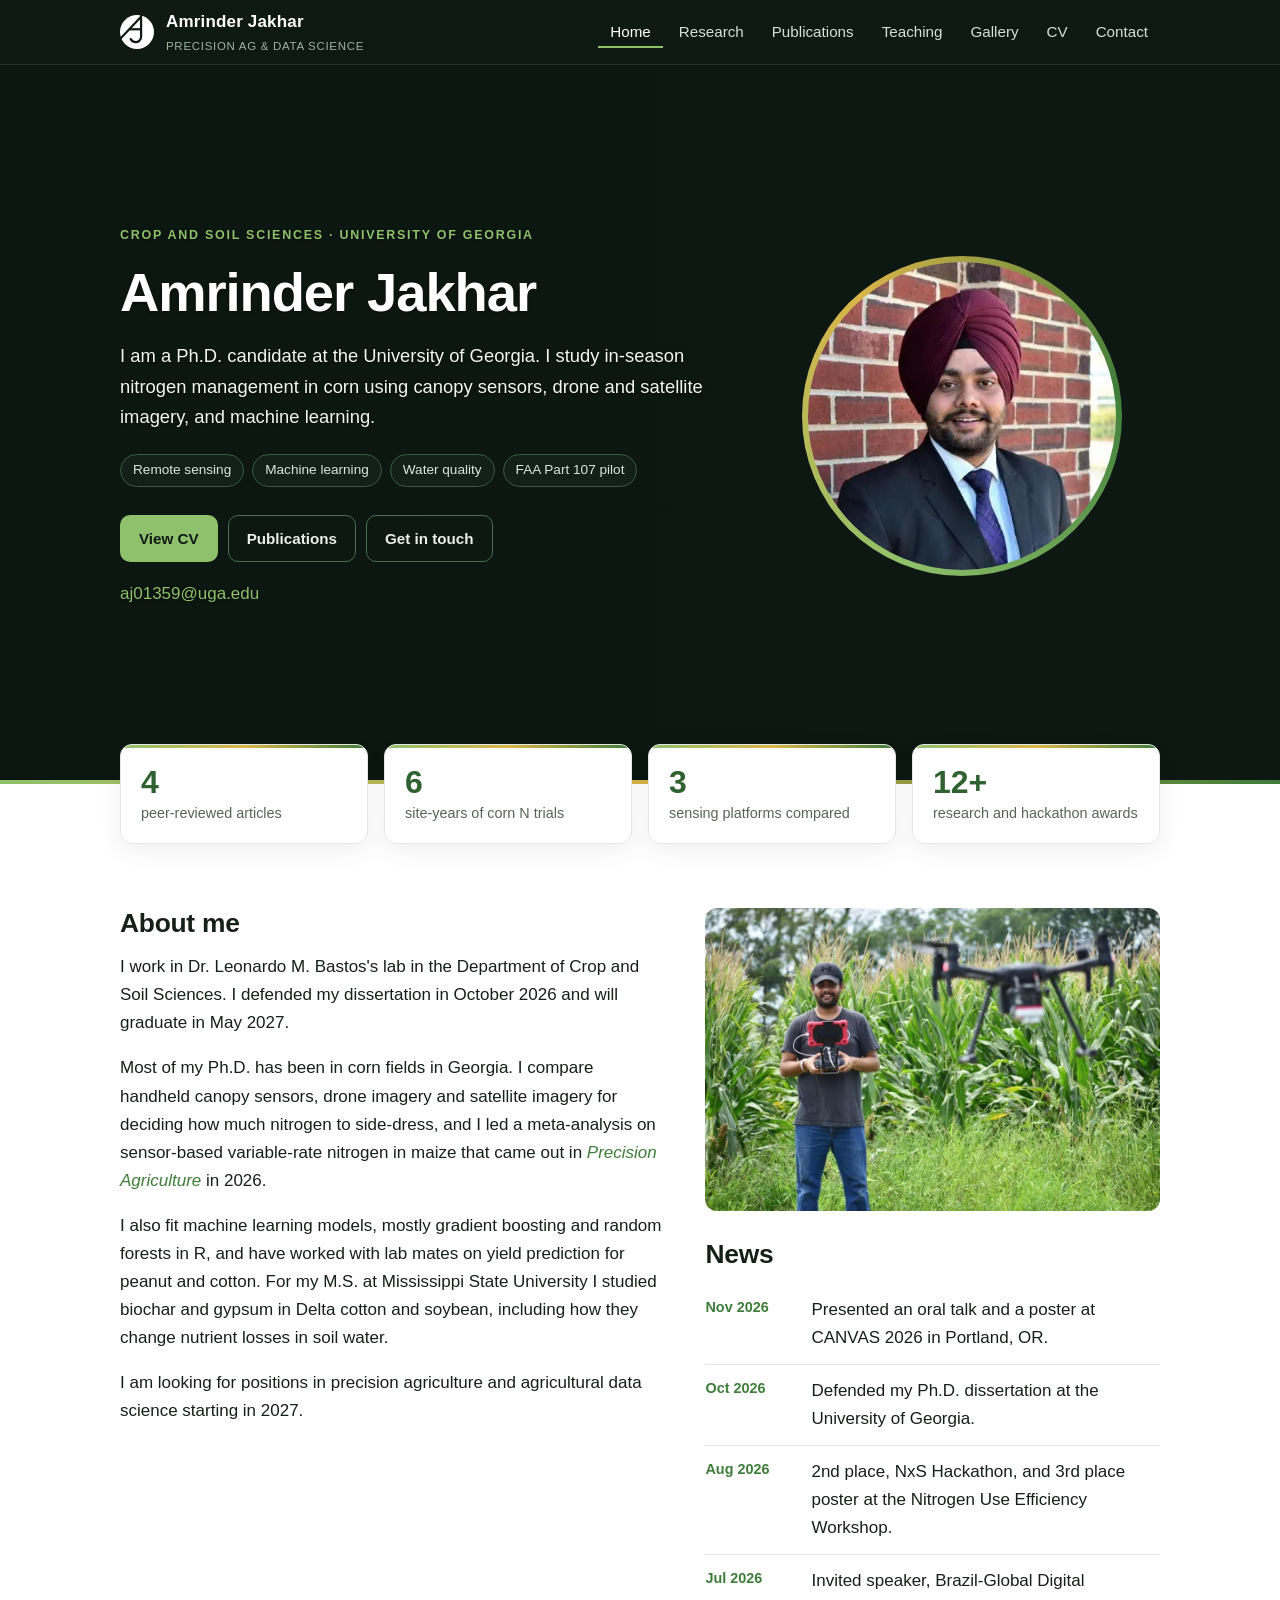
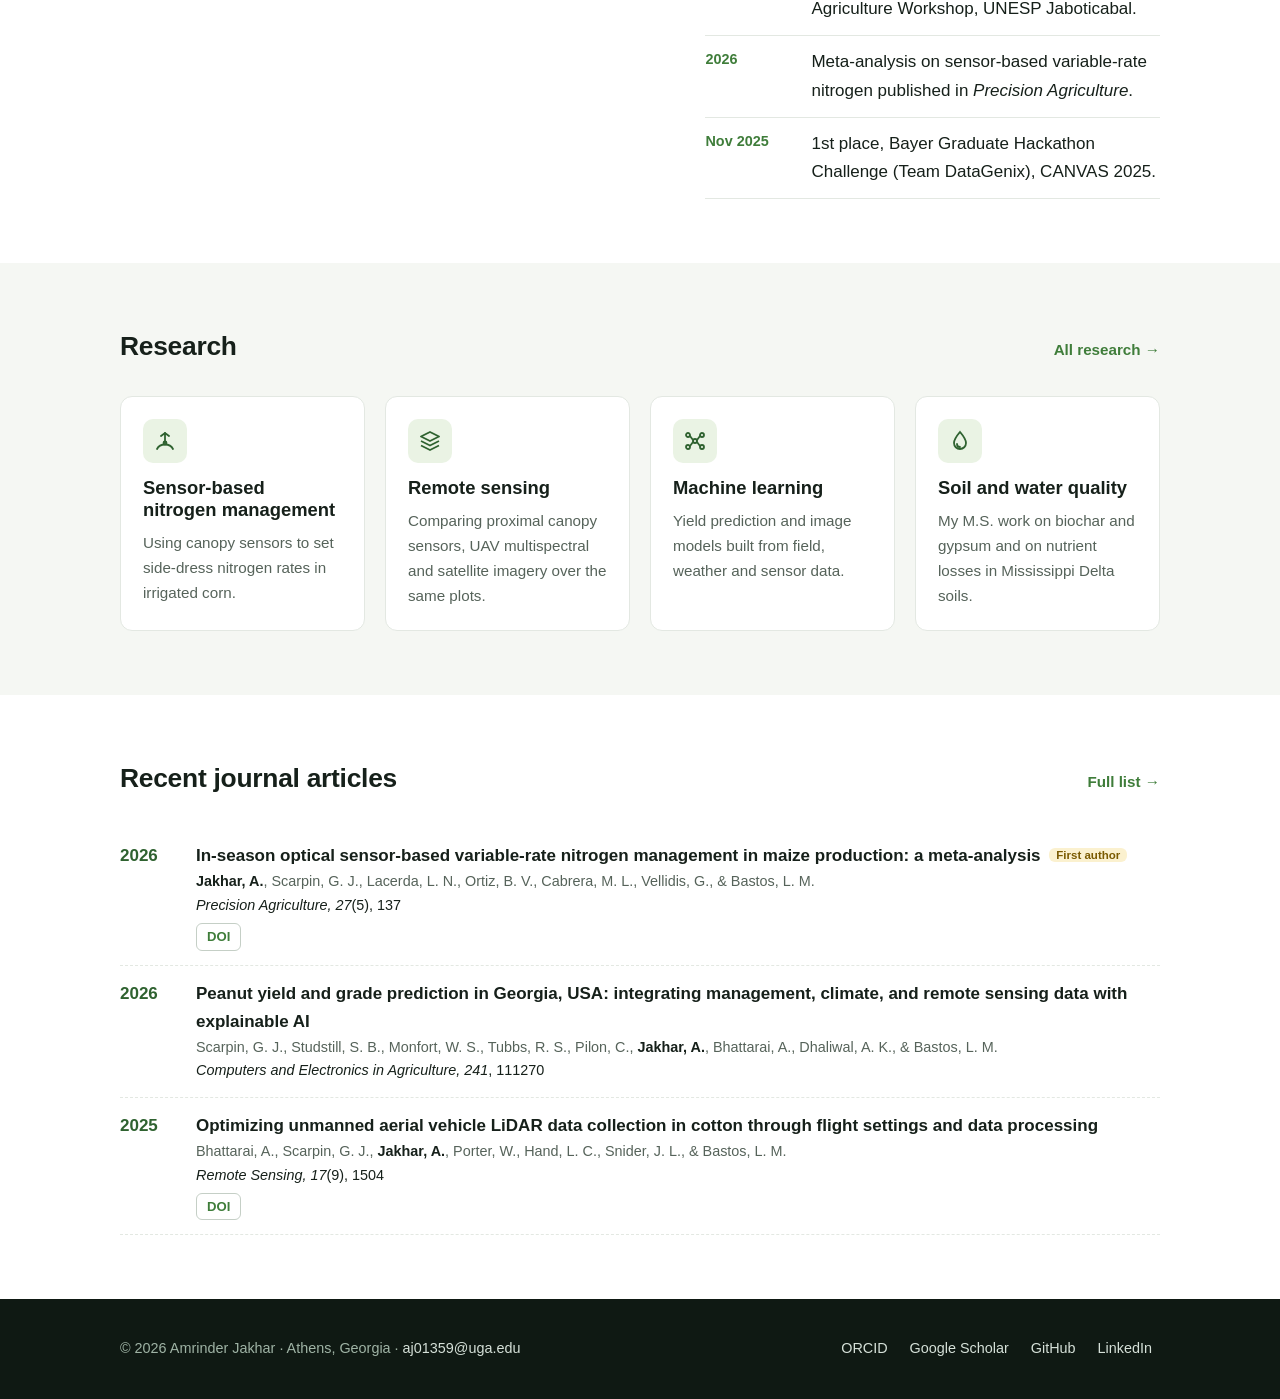
==== commit 2945a099: "Add photo Gallery page and a few in-context field photos - New Gallery page (in the nav) grouped int" ====
--- a/index.html
+++ b/index.html
@@ -22,7 +22,7 @@
 <header class="nav"><div class="wrap">
 <a class="brand" href="index.html"><svg viewBox="0 0 100 100" aria-hidden="true" focusable="false"><mask id="aj-cut"><rect width="100" height="100" fill="#fff"/><g stroke="#000" fill="none" stroke-width="6.5"><path d="M62 -4V64a16 16 0 0 1-16 16a16 16 0 0 1-14.5-9.2" stroke-linecap="round"/><path d="M62 5L-2 73"/><path d="M27 42H62"/></g></mask><circle fill="currentColor" cx="50" cy="50" r="50" mask="url(#aj-cut)"/></svg><span>Amrinder Jakhar<small>Precision Ag &amp; Data Science</small></span></a>
 <button class="burger" type="button" aria-label="Menu" aria-expanded="false" aria-controls="menu"><span aria-hidden="true">&#9776;</span></button>
-<nav aria-label="Main"><ul class="menu" id="menu"><li><a href="index.html" aria-current="page">Home</a></li><li><a href="research.html">Research</a></li><li><a href="publications.html">Publications</a></li><li><a href="teaching.html">Teaching</a></li><li><a href="cv.html">CV</a></li><li><a href="contact.html">Contact</a></li></ul></nav>
+<nav aria-label="Main"><ul class="menu" id="menu"><li><a href="index.html" aria-current="page">Home</a></li><li><a href="research.html">Research</a></li><li><a href="publications.html">Publications</a></li><li><a href="teaching.html">Teaching</a></li><li><a href="gallery.html">Gallery</a></li><li><a href="cv.html">CV</a></li><li><a href="contact.html">Contact</a></li></ul></nav>
 </div></header>
 <main id="main" tabindex="-1">
 <p class="printhead">Amrinder Jakhar &middot; Ph.D. candidate, Crop and Soil Sciences, University of Georgia &middot; aj01359@uga.edu &middot; amrinderjakhar.com</p>
@@ -56,6 +56,7 @@
   <p>I am looking for positions in precision agriculture and agricultural data science starting in 2027.</p>
  </div>
  <div>
+  <figure class="about-photo"><img src="assets/img/about-drone-corn.webp" alt="Flying a research drone beside a tall corn field" width="1024" height="682" loading="lazy" decoding="async"></figure>
   <h2>News</h2>
   <ul class="news"><li><time datetime="2026-11">Nov 2026</time><span>Presented an oral talk and a poster at CANVAS 2026 in Portland, OR.</span></li><li><time datetime="2026-10">Oct 2026</time><span>Defended my Ph.D. dissertation at the University of Georgia.</span></li><li><time datetime="2026-08">Aug 2026</time><span>2nd place, NxS Hackathon, and 3rd place poster at the Nitrogen Use Efficiency Workshop.</span></li><li><time datetime="2026-07">Jul 2026</time><span>Invited speaker, Brazil-Global Digital Agriculture Workshop, UNESP Jaboticabal.</span></li><li><time datetime="2026">2026</time><span>Meta-analysis on sensor-based variable-rate nitrogen published in <i>Precision Agriculture</i>.</span></li><li><time datetime="2025-11">Nov 2025</time><span>1st place, Bayer Graduate Hackathon Challenge (Team DataGenix), CANVAS 2025.</span></li></ul>
  </div>
--- a/assets/css/style.css
+++ b/assets/css/style.css
@@ -148,6 +148,31 @@
 .theme .pill{font-size:.75rem;font-weight:600;background:var(--tint);color:var(--green-d);border-radius:999px;padding:2px 10px;margin:0 6px 6px 0}
 @media (max-width:640px){.theme{grid-template-columns:1fr;gap:4px;padding:24px 0}.theme .num{font-size:1.5rem}}
 
+/* photo galleries */
+.about-photo{margin:0 0 28px}
+.about-photo img{width:100%;height:auto;border-radius:var(--r);display:block}
+.field-strip{padding-top:0}
+.tiles{display:grid;grid-template-columns:repeat(4,1fr);gap:16px;margin:0;padding:0;list-style:none}
+.tiles img{width:100%;height:auto;aspect-ratio:3/4;object-fit:cover;border-radius:var(--r);background:var(--tint);display:block}
+@media (max-width:820px){.tiles{grid-template-columns:repeat(2,1fr);gap:10px}}
+.gallery{columns:4 220px;column-gap:16px;margin-top:20px}
+.gallery figure{break-inside:avoid;margin:0 0 16px}
+.gallery img{width:100%;height:auto;border-radius:var(--r);background:var(--tint);display:block}
+.gallery figcaption{font-size:.85rem;color:var(--muted,#5b6b60);margin-top:6px}
+@media (max-width:640px){.gallery{columns:2;column-gap:10px}.gallery figure{margin-bottom:10px}}
+.gallery.g2{columns:2 220px;max-width:600px}
+.gnav-wrap{padding:20px 0 0}.gnav{display:flex;flex-wrap:wrap;gap:8px}.gnav a{padding:6px 14px;border:1px solid var(--line);border-radius:999px;text-decoration:none;font-size:.9rem;color:var(--ink)}.gnav a:hover{background:var(--tint)}
+.gallery a.lb{display:block;border-radius:var(--r);cursor:zoom-in}
+.gallery a.lb:hover img{opacity:.92}
+.lightbox{border:0;padding:0;background:transparent;max-width:100vw;max-height:100vh;width:100vw;height:100vh;overflow:hidden}
+.lightbox::backdrop{background:rgba(8,14,10,.92)}
+.lightbox figure{margin:0;height:100%;display:flex;flex-direction:column;align-items:center;justify-content:center;padding:48px 56px}
+.lightbox img{max-width:100%;max-height:calc(100vh - 120px);width:auto;height:auto;border-radius:6px}
+.lightbox figcaption{color:#e9f0eb;margin-top:10px;font-size:.95rem;text-align:center}
+.lightbox button{position:absolute;background:rgba(255,255,255,.12);color:#fff;border:0;border-radius:999px;width:44px;height:44px;font-size:1.8rem;line-height:1;cursor:pointer}
+.lightbox button:hover{background:rgba(255,255,255,.25)}
+.lb-x{top:12px;right:12px}.lb-p{left:8px;top:50%;transform:translateY(-50%)}.lb-n{right:8px;top:50%;transform:translateY(-50%)}
+@media (max-width:640px){.lightbox figure{padding:56px 8px 24px}.lb-p,.lb-n{top:auto;bottom:12px;transform:none}}
 /* field photos */
 .photos{display:grid;grid-template-columns:repeat(3,1fr);gap:16px;margin:0 0 40px;padding:0;list-style:none}
 .photos img{width:100%;height:auto;aspect-ratio:4/3;object-fit:cover;border-radius:var(--r);background:var(--tint)}
@@ -222,64 +247,12 @@
   .menu{border-bottom:1px solid CanvasText}
 }
 
-/* ---------- visual pass: serif headings, roomier sections, quieter metadata ---------- */
-:root{--serif:"Iowan Old Style","Charter","Bitstream Charter","Sitka Text",Cambria,Georgia,serif}
-h1,h2{font-family:var(--serif);font-weight:600;letter-spacing:-.005em}
-h2{font-size:clamp(1.6rem,2.4vw,2.05rem)}
-section{padding:88px 0}
-.sec-head{margin-bottom:32px}
-.two{gap:64px}
-.hero::before{background:linear-gradient(90deg,rgba(12,22,16,.8) 0,rgba(12,22,16,.62) 50%,rgba(12,22,16,.12) 100%)}
-.stats{gap:0;background:#fff;border:1px solid var(--line);border-radius:var(--r);box-shadow:0 8px 24px rgba(15,25,19,.06);overflow:hidden}
-.stats::before{content:"";position:absolute;inset:0 0 auto 0;height:3px;background:var(--bar);z-index:1}
-.stat{border:0;border-right:1px solid var(--line);border-radius:0;box-shadow:none;padding:24px 22px 20px}
-.stat:last-child{border-right:0}
-.stat::before{display:none}
-.stat b{font:600 2.6rem/1 var(--serif);letter-spacing:-.01em}
-.stat span{font-size:.86rem;margin-top:8px}
-.pub{padding:18px 0;border-bottom-style:solid}
-.pub .yr{font-weight:600;color:var(--muted);font-size:.92rem;padding-top:.12em}
-.pub .t{font-size:1.04rem;line-height:1.4}
-.news li{align-items:baseline;padding:14px 0}
-.news li span{font-size:.95rem;line-height:1.55}
-.news time{font-size:.82rem;letter-spacing:.02em;text-transform:uppercase}
-.cvsec{max-width:880px;margin-bottom:52px}
-.cvsec h2{font-size:1.45rem;border-bottom:1px solid var(--ink);padding-bottom:6px;margin-bottom:8px}
-.band{margin:0 0 16px}
-.band img{display:block;width:100%;height:auto;aspect-ratio:21/9;object-fit:cover;object-position:center 40%;border-radius:var(--r);background:var(--tint)}
-.photos{grid-template-columns:1fr 1fr}
-.photos img{aspect-ratio:16/9}
-@media (min-width:900px){
-  .theme>div:last-child{max-width:none;display:grid;grid-template-columns:minmax(0,5fr) minmax(0,6fr);column-gap:56px;align-items:start;grid-template-rows:repeat(4,auto) 1fr}
-  .theme>div>*{grid-column:1}
-  .theme>div>ul:not(.pills){grid-column:2;grid-row:1/span 5;margin:0;padding-top:4px}
-  .theme{padding:40px 0}
-}
-@media (max-width:900px){.stat:nth-child(2n){border-right:0}.stat:nth-child(-n+2){border-bottom:1px solid var(--line)}}
-@media (max-width:820px){
-  .hero::before{background:linear-gradient(180deg,rgba(12,22,16,0) 0,rgba(12,22,16,.12) 38vw,rgba(15,25,19,.8) 64vw,var(--nav) 74vw)}
-  .hero .wrap{gap:18px;padding-top:calc(75vw - 76px);padding-bottom:48px}
-  .portrait{width:112px;padding:4px}
-  .hero .lead{font-size:1.02rem;line-height:1.55}
-  .tags{margin:14px 0 18px}
-}
-@media (max-width:640px){
-  section{padding:52px 0}
-  .btns{display:grid;grid-template-columns:1fr 1fr}
-  .btns .btn{justify-content:center;text-align:center}
-  .btns .btn:first-child{grid-column:1/-1}
-  .hero .btns{max-width:420px}
-  .stat{padding:16px}.stat b{font-size:2rem}
-  .photos{grid-template-columns:1fr 1fr}.photos li:first-child{grid-column:auto}.photos li img{aspect-ratio:4/3!important}
-  .band img{aspect-ratio:16/9}
-}
-
 /* ---------- print (CV and publications as a clean document) ---------- */
 @media print{
   @page{margin:16mm 15mm}
   *,*::before,*::after{background:none!important;color:#000!important;box-shadow:none!important}
   body{display:block;font:10.5pt/1.4 var(--serif)}
-  .skip,.nav,.filters,.count,.hero .bg,.hero .portrait,.btn,.social,.photos,.mail,.eyebrow,.phead p,.stat::before,.hero::before,.hero::after,.phead::after{display:none!important}
+  .skip,.nav,.filters,.count,.hero .bg,.hero .portrait,.btn,.social,.photos,.tiles,.gallery,.about-photo,.field-strip,.mail,.eyebrow,.phead p,.stat::before,.hero::before,.hero::after,.phead::after{display:none!important}
   .js .reveal{opacity:1!important;translate:none!important;transition:none!important}
   .wrap{max-width:none;padding:0}
   .printhead{display:block;font:600 10pt/1.4 var(--sans);padding-bottom:6pt;margin:0 0 10pt;border-bottom:1.5pt solid #000}
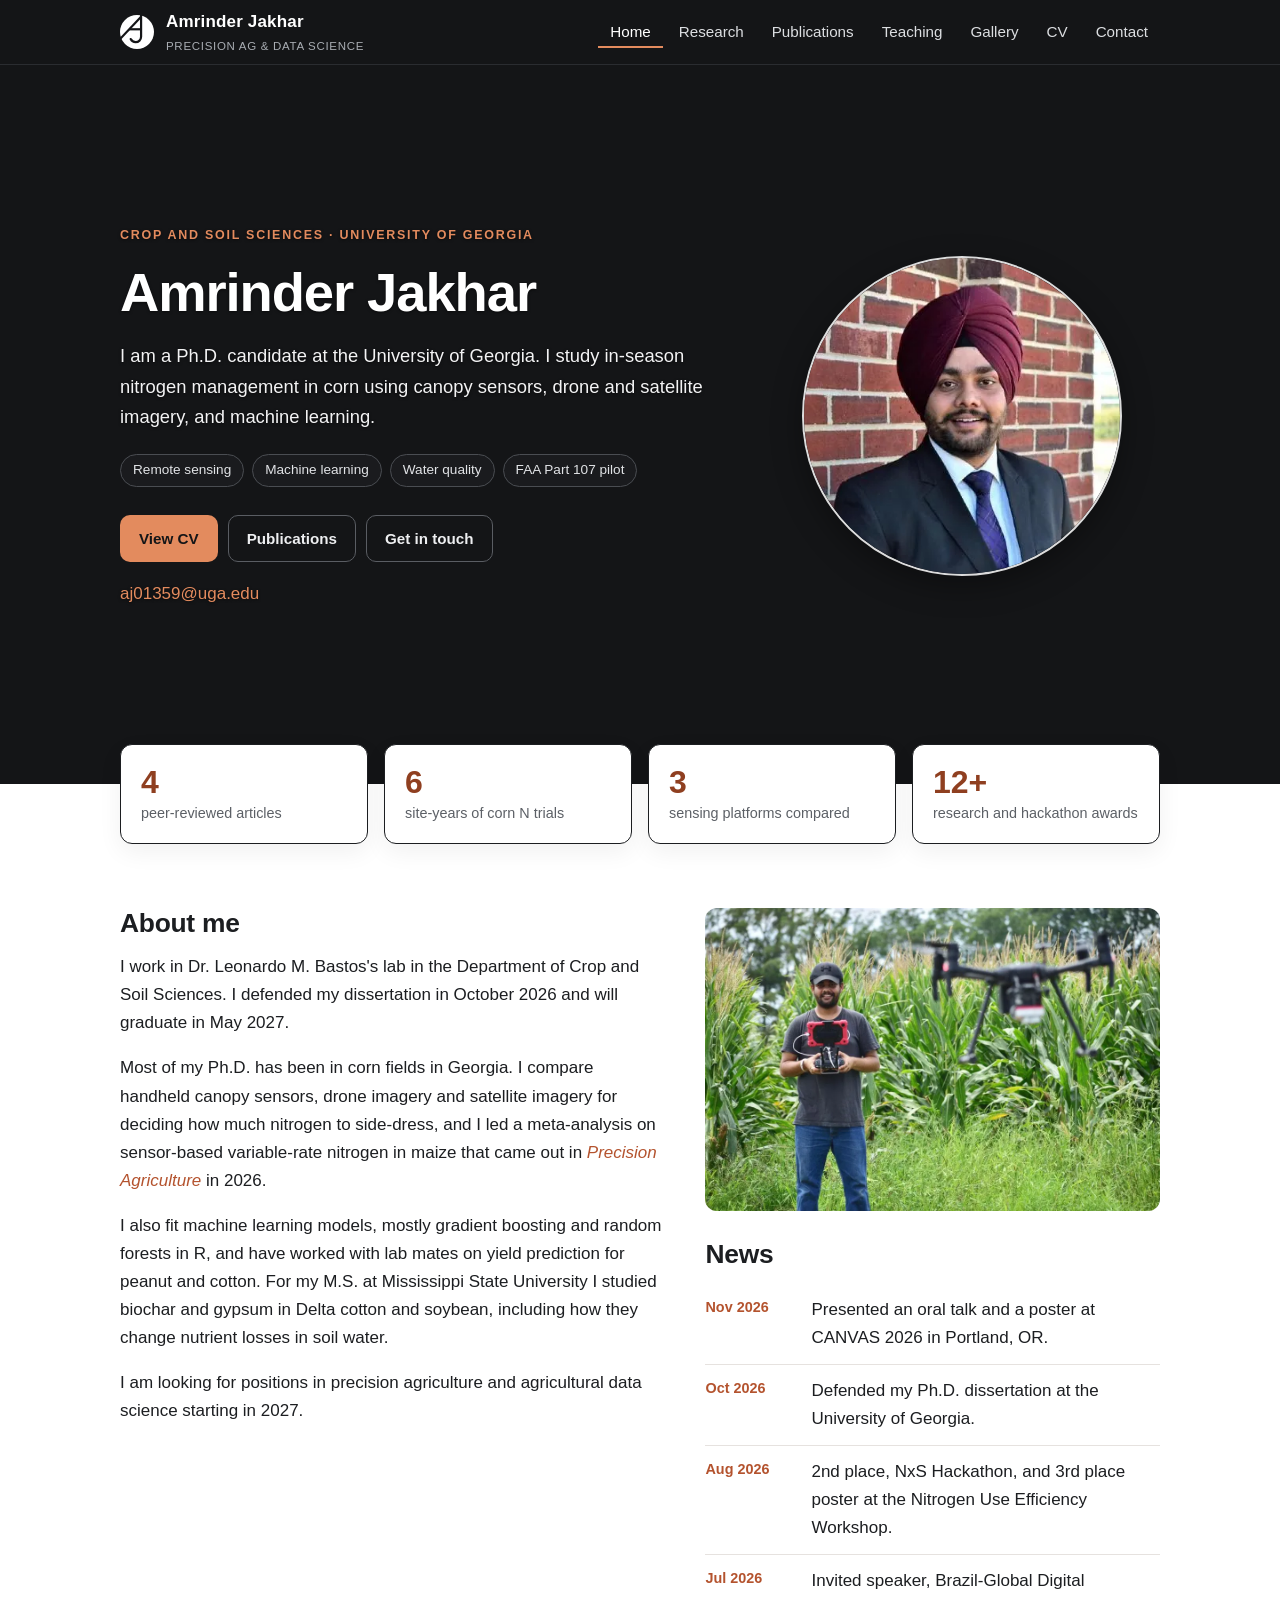
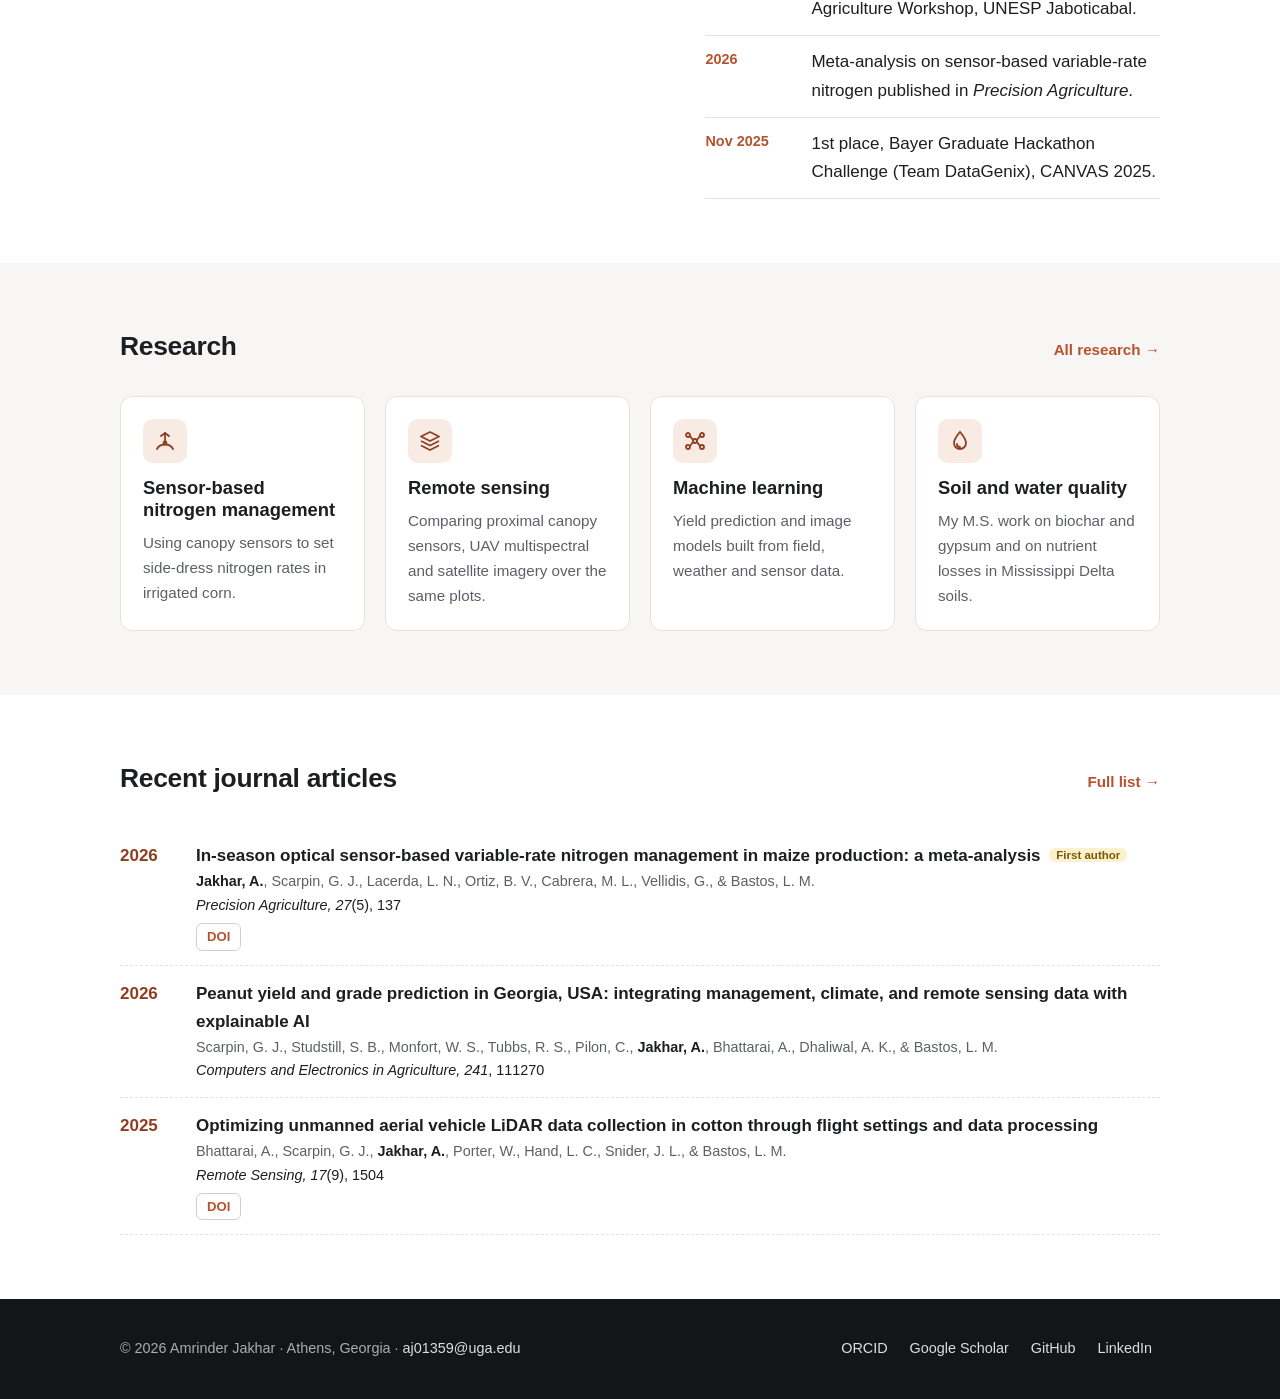
==== commit dcf46054: "Switch site colors to charcoal with a Georgia clay accent Amrinder picked charcoal and terracotta ov" ====
--- a/index.html
+++ b/index.html
@@ -12,7 +12,7 @@
 <meta name="twitter:card" content="summary_large_image"><meta name="twitter:title" content="Amrinder Jakhar | Precision Agriculture &amp; Data Science"><meta name="twitter:description" content="Amrinder Jakhar is a Ph.D. candidate at the University of Georgia working on precision agriculture, remote sensing, machine learning and water quality."><meta name="twitter:image" content="https://amrinderjakhar.com/assets/icons/social-preview.png"><meta name="twitter:image:alt" content="Amrinder Jakhar, precision agriculture and data science. AJ monogram on a dark background.">
 <link rel="icon" href="assets/icons/favicon.ico" sizes="any"><link rel="icon" href="assets/icons/favicon.svg" type="image/svg+xml">
 <link rel="apple-touch-icon" href="assets/icons/apple-touch-icon.png">
-<meta name="theme-color" content="#0f1913">
+<meta name="theme-color" content="#141517">
 <link rel="stylesheet" href="assets/css/style.css">
 <noscript><style>.burger{display:none}.nav .wrap{height:auto;flex-wrap:wrap;padding-top:8px;padding-bottom:8px}.menu{display:flex;flex-direction:row;flex-wrap:wrap;position:static;padding:0;box-shadow:none}.menu a{border-bottom:0;padding:8px 10px}.nav{position:static}</style></noscript>
 <script type="application/ld+json">{"@context":"https://schema.org","@graph":[{"@type":"WebSite","@id":"https://amrinderjakhar.com/#website","url":"https://amrinderjakhar.com/","name":"Amrinder Jakhar","inLanguage":"en","publisher":{"@id":"https://amrinderjakhar.com/#person"}},{"@type":"ProfilePage","@id":"https://amrinderjakhar.com/#profile","url":"https://amrinderjakhar.com/","isPartOf":{"@id":"https://amrinderjakhar.com/#website"},"mainEntity":{"@type":"Person","@id":"https://amrinderjakhar.com/#person","name":"Amrinder Jakhar","url":"https://amrinderjakhar.com/","image":"https://amrinderjakhar.com/assets/img/amrinder-jakhar.jpg","email":"aj01359@uga.edu","jobTitle":"Ph.D. Candidate, Crop and Soil Sciences","description":"Agronomist and applied data scientist working on precision agriculture, remote sensing, machine learning and water quality.","affiliation":{"@type":"CollegeOrUniversity","name":"University of Georgia","url":"https://www.uga.edu"},"alumniOf":[{"@type":"CollegeOrUniversity","name":"Mississippi State University"},{"@type":"CollegeOrUniversity","name":"Punjab Agricultural University"}],"hasCredential":[{"@type":"EducationalOccupationalCredential","credentialCategory":"degree","name":"M.S., Agronomy","recognizedBy":{"@type":"CollegeOrUniversity","name":"Mississippi State University"}},{"@type":"EducationalOccupationalCredential","credentialCategory":"degree","name":"B.Sc. (Hons.), Agriculture","recognizedBy":{"@type":"CollegeOrUniversity","name":"Punjab Agricultural University"}}],"award":["Outstanding Graduate Student Award, International Society of Precision Agriculture, 2024","1st Place, Bayer Graduate Hackathon Challenge, CANVAS 2025","1st Place, Graduate Poster Competition, 16th International Conference on Precision Agriculture, 2024"],"knowsAbout":["Precision agriculture","Remote sensing","Machine learning","Nitrogen management","Water quality","Agricultural data science"],"sameAs":["https://orcid.org/0009-0001-9110-8118","https://scholar.google.com/citations?user=-YphPCoAAAAJ","https://github.com/AmrinderJakhar98","https://www.linkedin.com/in/amrinder-jakhar-272b331a4/"],"address":{"@type":"PostalAddress","addressLocality":"Athens","addressRegion":"GA","addressCountry":"US"}}}]}</script>
--- a/assets/css/style.css
+++ b/assets/css/style.css
@@ -1,7 +1,7 @@
 /* amrinderjakhar.com — hand-written, no framework */
 :root{
-  --ink:#16201a; --muted:#56635a; --line:#e3e8e2; --bg:#ffffff; --soft:#f5f7f3; --tint:#eaf3e4;
-  --nav:#0f1913; --nav-2:#16251c; --green:#3f7d3a; --green-d:#2f6230; --leaf:#8fc06b; --wheat:#d9b44a;
+  --ink:#1c1e21; --muted:#5c6066; --line:#e6e2df; --bg:#ffffff; --soft:#f8f6f4; --tint:#f7ebe4;
+  --nav:#141517; --nav-2:#24262a; --green:#b4532e; --green-d:#8f3f20; --leaf:#e38b5e; --wheat:#e3b27a;
   --max:1080px; --r:12px;
   --sans:-apple-system,BlinkMacSystemFont,"Segoe UI",Roboto,"Helvetica Neue",Arial,sans-serif;
   --serif:Georgia,"Times New Roman",serif;
@@ -32,68 +32,67 @@
 .filters button:focus-visible{outline-offset:2px;border-radius:999px}
 
 /* ---------- nav ---------- */
-.nav{background:var(--nav);color:#fff;position:sticky;top:0;z-index:50;border-bottom:1px solid #22332a}
+.nav{background:var(--nav);color:#fff;position:sticky;top:0;z-index:50;border-bottom:1px solid #2a2c30}
 .nav .wrap{display:flex;align-items:center;justify-content:space-between;min-height:64px}
 .brand{display:flex;align-items:center;gap:12px;color:#fff;font-weight:600;letter-spacing:.01em}
 .brand:hover{text-decoration:none}
 .brand svg{width:34px;height:34px;color:#fff;flex:none}
-.brand small{display:block;font-weight:400;font-size:.72rem;color:#9fb3a5;letter-spacing:.06em;text-transform:uppercase}
+.brand small{display:block;font-weight:400;font-size:.72rem;color:#a9adb3;letter-spacing:.06em;text-transform:uppercase}
 .menu{display:flex;gap:4px;list-style:none;margin:0;padding:0}
-.menu a{color:#d5e0d8;padding:8px 12px;font-size:.95rem}
-.menu a:hover{color:#fff;text-decoration:none;box-shadow:inset 0 -2px 0 #33503d}
+.menu a{color:#dcdee1;padding:8px 12px;font-size:.95rem}
+.menu a:hover{color:#fff;text-decoration:none;box-shadow:inset 0 -2px 0 #5a4034}
 .menu a[aria-current=page],.menu a[aria-current=page]:hover{color:#fff;box-shadow:inset 0 -2px 0 var(--leaf)}
 .burger{display:none;background:none;border:0;color:#fff;font-size:1.6rem;cursor:pointer;min-width:44px;min-height:44px}
 @media (max-width:820px){
   .burger{display:block}
-  .menu{display:none;position:absolute;top:100%;left:0;right:0;background:var(--nav);flex-direction:column;gap:0;padding:4px 20px 12px;box-shadow:0 14px 24px rgba(15,25,19,.25)}
+  .menu{display:none;position:absolute;top:100%;left:0;right:0;background:var(--nav);flex-direction:column;gap:0;padding:4px 20px 12px;box-shadow:0 14px 24px rgba(20,21,23,.25)}
   .menu.open{display:flex}
-  .menu a{display:block;padding:12px 4px;border-bottom:1px solid #22332a}
+  .menu a{display:block;padding:12px 4px;border-bottom:1px solid #2a2c30}
   .menu li:last-child a{border-bottom:0}
   .menu a:hover,.menu a[aria-current=page],.menu a[aria-current=page]:hover{box-shadow:inset 3px 0 0 var(--leaf);padding-left:14px}
 }
 @media (max-height:480px) and (orientation:landscape){.nav{position:relative}}
 
 /* ---------- hero ---------- */
-.hero,.phead{background:var(--nav);color:#e9f0eb;position:relative;overflow:hidden}
+.hero,.phead{background:var(--nav);color:#eeeff1;position:relative;overflow:hidden}
 .hero .bg{position:absolute;inset:0;width:100%;height:100%;object-fit:cover}
-/* dark green wash over the field photo so text stays readable */
+/* charcoal wash over the field photo so text stays readable */
 .hero::before{content:"";position:absolute;inset:0;z-index:1;
-  background:linear-gradient(90deg,rgba(12,22,16,.8) 0%,rgba(12,22,16,.66) 50%,rgba(12,22,16,.3) 100%)}
+  background:linear-gradient(90deg,rgba(20,21,23,.8) 0%,rgba(20,21,23,.66) 50%,rgba(20,21,23,.3) 100%)}
 .hero .wrap{position:relative;z-index:2;display:grid;grid-template-columns:1.5fr 1fr;gap:48px;align-items:center;padding-top:96px;padding-bottom:112px;text-shadow:0 1px 3px rgba(0,0,0,.55)}
 .hero .btn,.hero .tags li{text-shadow:none}
 .eyebrow{color:var(--leaf);text-transform:uppercase;letter-spacing:.14em;font-size:.78rem;font-weight:600;margin-bottom:14px}
 .hero h1{font-size:clamp(2.2rem,5vw,3.4rem);color:#fff;letter-spacing:-.02em;margin-bottom:.3em}
-.hero .lead{font-size:1.15rem;color:#f1f6f2;max-width:36em;text-wrap:pretty}
+.hero .lead{font-size:1.15rem;color:#f3f3f4;max-width:36em;text-wrap:pretty}
 .tags{display:flex;flex-wrap:wrap;gap:8px;margin:22px 0 28px;padding:0;list-style:none}
-.tags li{border:1px solid #3b5946;background:rgba(20,35,26,.85);color:#d9e6dc;border-radius:999px;padding:4px 12px;font-size:.85rem}
+.tags li{border:1px solid #4a4d52;background:rgba(28,29,32,.85);color:#e1e3e6;border-radius:999px;padding:4px 12px;font-size:.85rem}
 .btns{display:flex;flex-wrap:wrap;gap:10px}
 .btn{display:inline-flex;align-items:center;gap:8px;padding:10px 18px;border-radius:10px;font-weight:600;font-size:.95rem;border:1px solid transparent;transition:transform .15s,background .15s}
 .btn:hover{text-decoration:none;transform:translateY(-1px)}
 .btn-primary{background:var(--leaf);color:var(--nav)}
-.btn-ghost{border-color:#4a6b56;color:#e9f0eb;background:rgba(15,25,19,.45)}
+.btn-ghost{border-color:#5a5d63;color:#eeeff1;background:rgba(20,21,23,.45)}
 .btn-ghost:hover{background:var(--nav-2)}
 .btn-dark{background:var(--nav);color:#fff}
 .btn-dark:hover{background:var(--green-d)}
-.mail{margin:18px 0 0;color:#c8d6cc}
+.mail{margin:18px 0 0;color:#cdd0d4}
 .mail a,.phead a{color:var(--leaf)}
-.portrait{justify-self:center;width:min(320px,100%);aspect-ratio:1;border-radius:50%;padding:6px;
-  background:conic-gradient(from 200deg,var(--leaf),var(--wheat),var(--green),var(--leaf))}
-.portrait img{width:100%;height:100%;border-radius:50%;object-fit:cover;background:#1b2d22}
+.portrait{justify-self:center;width:min(320px,100%);aspect-ratio:1;border-radius:50%;padding:0;
+  border:2px solid rgba(255,255,255,.85);box-shadow:0 10px 30px rgba(0,0,0,.35)}
+.portrait img{width:100%;height:100%;border-radius:50%;object-fit:cover;background:#24262a}
 .portrait picture{display:block;width:100%;height:100%}
 @media (max-width:820px){
   /* phones: show the whole field as a banner at the top, fading into the dark background */
   .hero .bg{height:auto;aspect-ratio:4/3;inset:0 0 auto 0}
-  .hero::before{background:linear-gradient(180deg,rgba(12,22,16,.15) 0,rgba(12,22,16,.3) 45vw,var(--nav) 75vw)}
+  .hero::before{background:linear-gradient(180deg,rgba(20,21,23,.15) 0,rgba(20,21,23,.3) 45vw,var(--nav) 75vw)}
   .hero .wrap{grid-template-columns:1fr;gap:28px;padding-top:calc(75vw - 140px);padding-bottom:64px}.portrait{width:150px;order:-1;justify-self:start}}
 @media (max-width:640px){.hero .eyebrow{letter-spacing:.08em;font-size:.72rem}}
 @media (max-height:480px) and (orientation:landscape){.hero .wrap{padding-top:36px;padding-bottom:60px}.portrait{width:220px}}
 
 /* ---------- page header (inner pages) ---------- */
-.phead{color:#fff;background:linear-gradient(90deg,rgba(12,22,16,.85),rgba(12,22,16,.5)),var(--nav) url(../img/field-whole-900.webp) center/cover}
-.phead::after,.hero::after{content:"";position:absolute;inset:auto 0 0 0;height:4px;z-index:1;background:var(--bar)}
+.phead{color:#fff;background:linear-gradient(90deg,rgba(20,21,23,.85),rgba(20,21,23,.5)),var(--nav) url(../img/field-whole-900.webp) center/cover}
 .phead .wrap{position:relative;padding-top:48px;padding-bottom:44px}
 .phead h1{font-size:clamp(1.9rem,4vw,2.6rem);margin:0}
-.phead p{color:#c8d6cc;margin:.5em 0 0;max-width:42em;text-wrap:pretty}
+.phead p{color:#cdd0d4;margin:.5em 0 0;max-width:42em;text-wrap:pretty}
 
 /* ---------- sections ---------- */
 section{padding:64px 0}
@@ -105,8 +104,7 @@
 .meta{color:var(--muted)}
 
 .stats{display:grid;grid-template-columns:repeat(4,1fr);gap:16px;margin:-40px 0 0;padding:0;list-style:none;position:relative;z-index:3}
-.stat{background:#fff;border:1px solid var(--line);border-radius:var(--r);padding:20px;box-shadow:0 8px 24px rgba(15,25,19,.06);position:relative;overflow:hidden}
-.stat::before{content:"";position:absolute;inset:0 0 auto 0;height:3px;background:var(--bar)}
+.stat{background:#fff;border:1px solid #1c1e21;border-radius:var(--r);padding:20px;box-shadow:0 8px 24px rgba(20,21,23,.06);position:relative;overflow:hidden}
 .stat b{display:block;font-size:2rem;color:var(--green-d);line-height:1.1}
 .stat span{display:block;overflow-wrap:anywhere;color:var(--muted);font-size:.9rem;line-height:1.35;margin-top:4px}
 @media (max-width:900px){.stats{grid-template-columns:repeat(2,1fr)}}
@@ -118,7 +116,7 @@
 .card{background:#fff;border:1px solid var(--line);border-radius:var(--r);padding:22px}
 .card p{color:var(--muted);font-size:.95rem;margin:0}
 a.card{display:block;color:inherit;transition:border-color .2s,box-shadow .2s,transform .2s}
-a.card:hover{text-decoration:none;border-color:#cfdccb;box-shadow:0 10px 28px rgba(15,25,19,.08);transform:translateY(-2px)}
+a.card:hover{text-decoration:none;border-color:#dccfc8;box-shadow:0 10px 28px rgba(20,21,23,.08);transform:translateY(-2px)}
 a.card:hover h3{color:var(--green-d)}
 .icon{width:44px;height:44px;border-radius:10px;display:grid;place-items:center;background:var(--tint);color:var(--green-d);margin-bottom:14px;flex:none}
 .icon svg{width:24px;height:24px}
@@ -140,7 +138,7 @@
 /* research themes */
 .theme{display:grid;grid-template-columns:1fr;gap:22px;padding:30px 0;border-bottom:1px solid var(--line)}
 .theme:last-child{border-bottom:0}
-.theme .num{font:700 2.4rem/1 var(--serif);color:#78926f}
+.theme .num{font:700 2.4rem/1 var(--serif);color:#b98a72}
 .theme>div:last-child{max-width:46rem}
 .theme ul{margin:.6em 0 0;padding-left:1.1em;color:var(--muted)}
 .theme li{margin-bottom:.3em}
@@ -158,8 +156,8 @@
 .gallery{columns:4 220px;column-gap:16px;margin-top:20px}
 .gallery figure{break-inside:avoid;margin:0 0 16px}
 .gallery img{width:100%;height:auto;border-radius:var(--r);background:var(--tint);display:block}
-.gallery figcaption{font-size:.85rem;color:var(--muted,#5b6b60);margin-top:6px}
-@media (max-width:640px){.gallery{columns:2;column-gap:10px}.gallery figure{margin-bottom:10px}}
+.gallery figcaption{font-size:.85rem;color:var(--muted,#5c6066);margin-top:6px}
+@media (max-width:640px){.gallery,.gallery.g2{columns:2;column-gap:10px}.gallery figure{margin-bottom:10px}}
 .gallery.g2{columns:2 220px;max-width:600px}
 .gnav-wrap{padding:20px 0 0}.gnav{display:flex;flex-wrap:wrap;gap:8px}.gnav a{padding:6px 14px;border:1px solid var(--line);border-radius:999px;text-decoration:none;font-size:.9rem;color:var(--ink)}.gnav a:hover{background:var(--tint)}
 .gallery a.lb{display:block;border-radius:var(--r);cursor:zoom-in}
@@ -168,7 +166,7 @@
 .lightbox::backdrop{background:rgba(8,14,10,.92)}
 .lightbox figure{margin:0;height:100%;display:flex;flex-direction:column;align-items:center;justify-content:center;padding:48px 56px}
 .lightbox img{max-width:100%;max-height:calc(100vh - 120px);width:auto;height:auto;border-radius:6px}
-.lightbox figcaption{color:#e9f0eb;margin-top:10px;font-size:.95rem;text-align:center}
+.lightbox figcaption{color:#eeeff1;margin-top:10px;font-size:.95rem;text-align:center}
 .lightbox button{position:absolute;background:rgba(255,255,255,.12);color:#fff;border:0;border-radius:999px;width:44px;height:44px;font-size:1.8rem;line-height:1;cursor:pointer}
 .lightbox button:hover{background:rgba(255,255,255,.25)}
 .lb-x{top:12px;right:12px}.lb-p{left:8px;top:50%;transform:translateY(-50%)}.lb-n{right:8px;top:50%;transform:translateY(-50%)}
@@ -180,8 +178,8 @@
 
 /* publications */
 .filters{display:flex;flex-wrap:wrap;gap:8px;margin-bottom:10px}
-.filters button{font:inherit;font-size:.9rem;border:1px solid #c5cfc6;background:#fff;border-radius:999px;padding:9px 14px;cursor:pointer;color:var(--ink)}
-.filters button:hover{border-color:#9fb3a5;background:var(--soft)}
+.filters button{font:inherit;font-size:.9rem;border:1px solid #d3cfcc;background:#fff;border-radius:999px;padding:9px 14px;cursor:pointer;color:var(--ink)}
+.filters button:hover{border-color:#a9adb3;background:var(--soft)}
 .filters button.on,.filters button.on:hover{background:var(--nav);color:#fff;border-color:var(--nav)}
 .count{color:var(--muted);font-size:.9rem;margin:0 0 8px;min-height:1.5em}
 .plist{list-style:none;margin:0;padding:0}
@@ -195,7 +193,7 @@
 .pub .a b{color:var(--ink)}
 .pub .v{font-size:.9rem}
 .pub .links{margin-top:4px}
-.pub .links a{display:inline-block;font-size:.82rem;font-weight:600;border:1px solid #c5cfc6;border-radius:6px;padding:2px 10px;margin-right:6px}
+.pub .links a{display:inline-block;font-size:.82rem;font-weight:600;border:1px solid #d3cfcc;border-radius:6px;padding:2px 10px;margin-right:6px}
 .pub .links a:hover{background:var(--tint);text-decoration:none}
 .badge,.st{font-size:.72rem;font-weight:700;border-radius:6px;padding:1px 7px;white-space:nowrap}
 .badge{color:#7a5a00;background:#fbf1cf;margin-left:4px;vertical-align:2px}
@@ -223,9 +221,9 @@
 @media (min-width:821px){.contact-list{display:grid;grid-template-columns:1fr 1fr;column-gap:48px}}
 
 /* footer */
-footer{background:var(--nav);color:#9fb3a5;font-size:.9rem;padding:28px 0;flex-shrink:0}
+footer{background:var(--nav);color:#a9adb3;font-size:.9rem;padding:28px 0;flex-shrink:0}
 footer .wrap{display:flex;justify-content:space-between;gap:8px 20px;flex-wrap:wrap;align-items:center}
-footer a{color:#d5e0d8}
+footer a{color:#dcdee1}
 .social{display:flex;flex-wrap:wrap;gap:0 6px}
 .social a{white-space:nowrap;padding:10px 8px;display:inline-block}
 
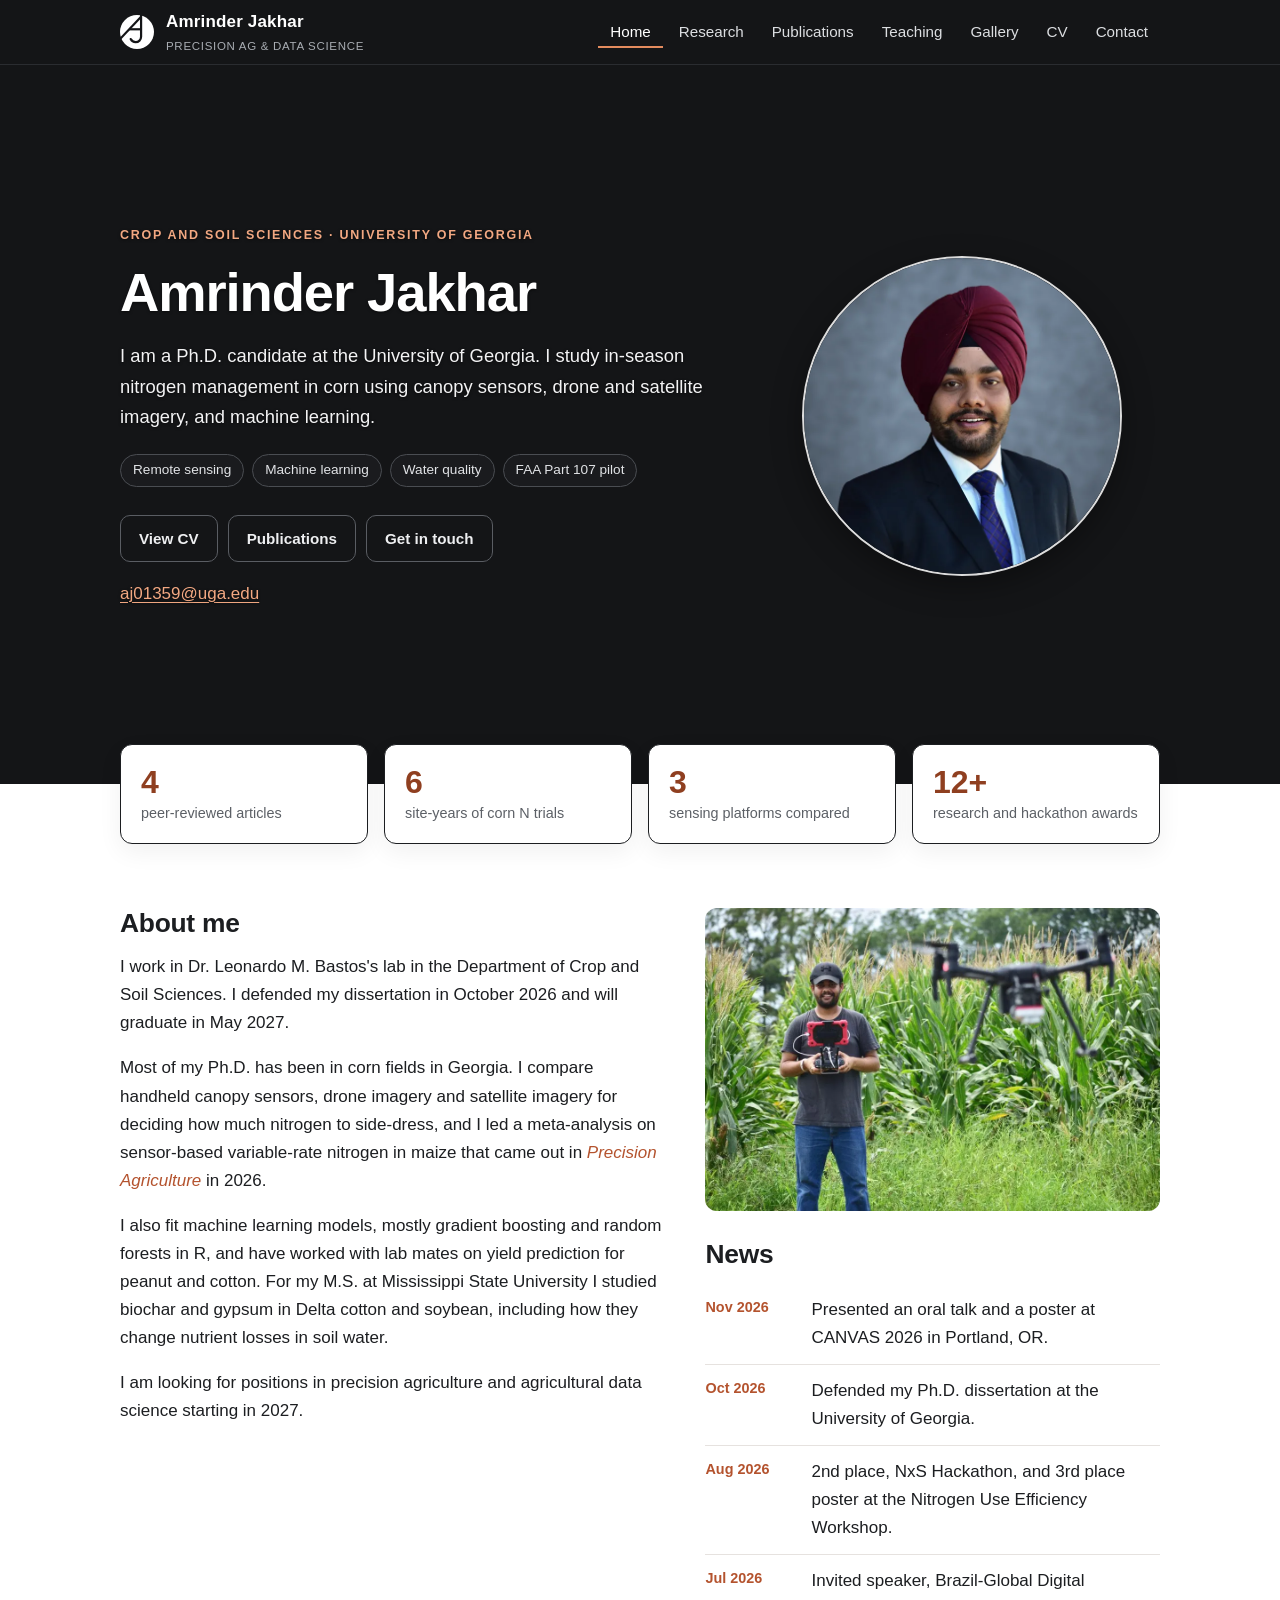
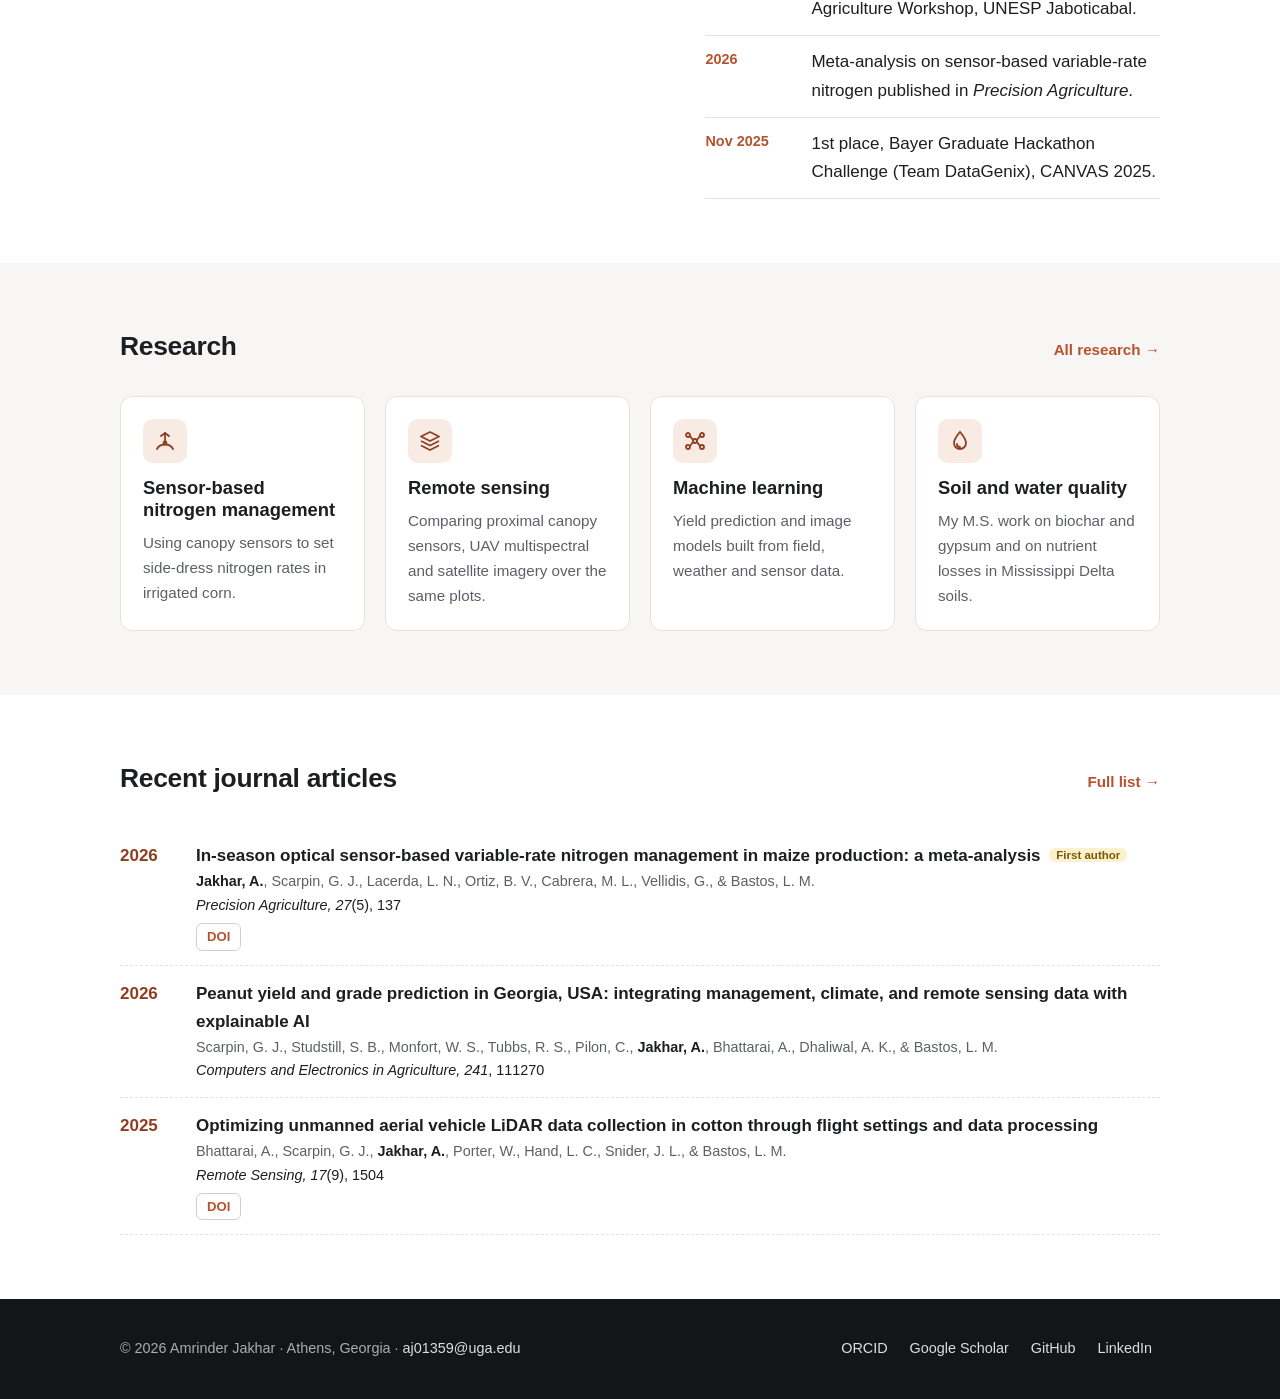
==== commit df4c6b75: "Make View CV a regular button, accent the hero eyebrow and email, add drone photos to the gallery Co" ====
--- a/index.html
+++ b/index.html
@@ -34,7 +34,7 @@
   <h1>Amrinder Jakhar</h1>
   <p class="lead">I am a Ph.D. candidate at the University of Georgia. I study in-season nitrogen management in corn using canopy sensors, drone and satellite imagery, and machine learning.</p>
   <ul class="tags"><li>Remote sensing</li><li>Machine learning</li><li>Water quality</li><li>FAA Part 107 pilot</li></ul>
-  <div class="btns"><a class="btn btn-primary" href="cv.html">View CV</a><a class="btn btn-ghost" href="publications.html">Publications</a><a class="btn btn-ghost" href="contact.html">Get in touch</a></div>
+  <div class="btns"><a class="btn btn-ghost" href="cv.html">View CV</a><a class="btn btn-ghost" href="publications.html">Publications</a><a class="btn btn-ghost" href="contact.html">Get in touch</a></div>
   <p class="mail"><a href="mailto:aj01359@uga.edu">aj01359@uga.edu</a></p>
  </div>
  <div class="portrait"><picture><source srcset="assets/img/amrinder-jakhar.webp" type="image/webp"><img src="assets/img/amrinder-jakhar.jpg" alt="Portrait of Amrinder Jakhar" width="320" height="320" fetchpriority="high"></picture></div>
--- a/assets/css/style.css
+++ b/assets/css/style.css
@@ -75,6 +75,9 @@
 .btn-dark{background:var(--nav);color:#fff}
 .btn-dark:hover{background:var(--green-d)}
 .mail{margin:18px 0 0;color:#cdd0d4}
+/* hero: eyebrow and email use a lighter step of the accent so they stay legible over the photo */
+.hero .eyebrow,.hero .mail a{color:#f2a882}
+.hero .mail a{text-decoration:underline;text-underline-offset:3px;text-decoration-thickness:1px}
 .mail a,.phead a{color:var(--leaf)}
 .portrait{justify-self:center;width:min(320px,100%);aspect-ratio:1;border-radius:50%;padding:0;
   border:2px solid rgba(255,255,255,.85);box-shadow:0 10px 30px rgba(0,0,0,.35)}
